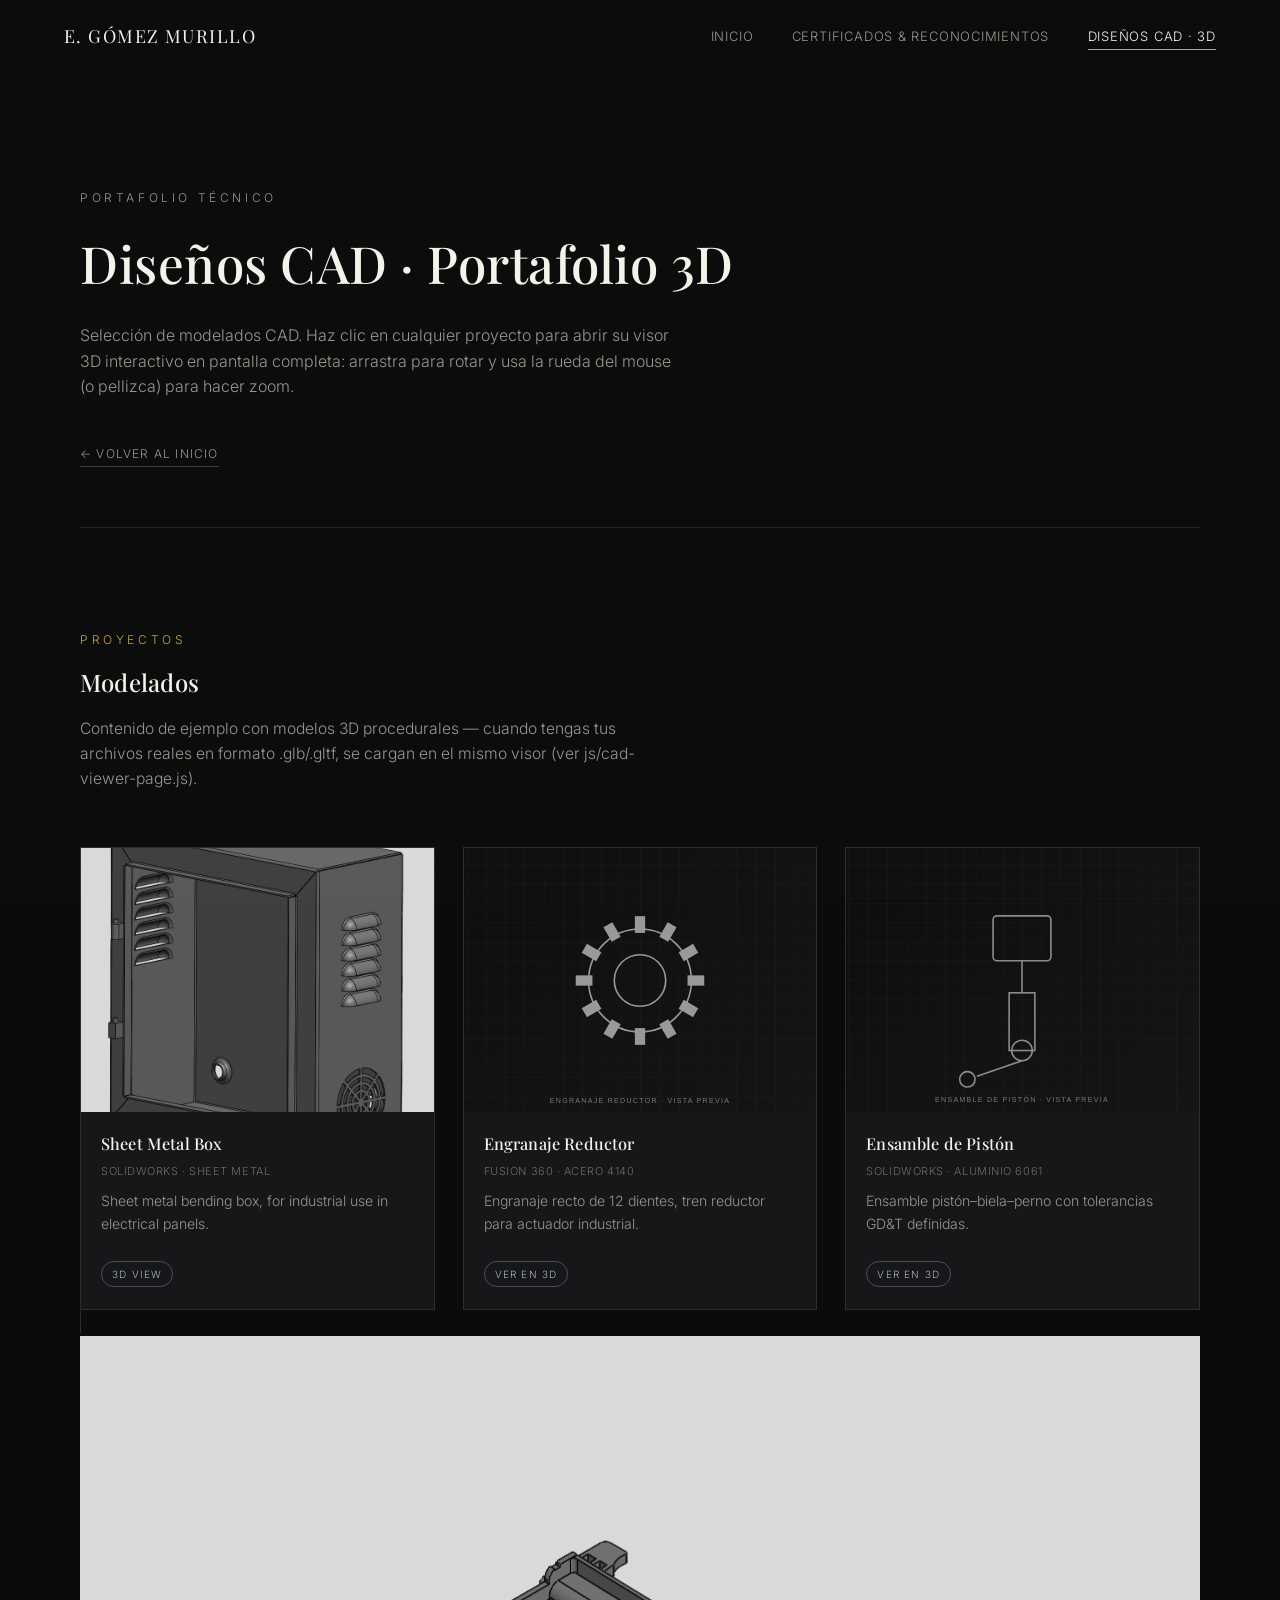
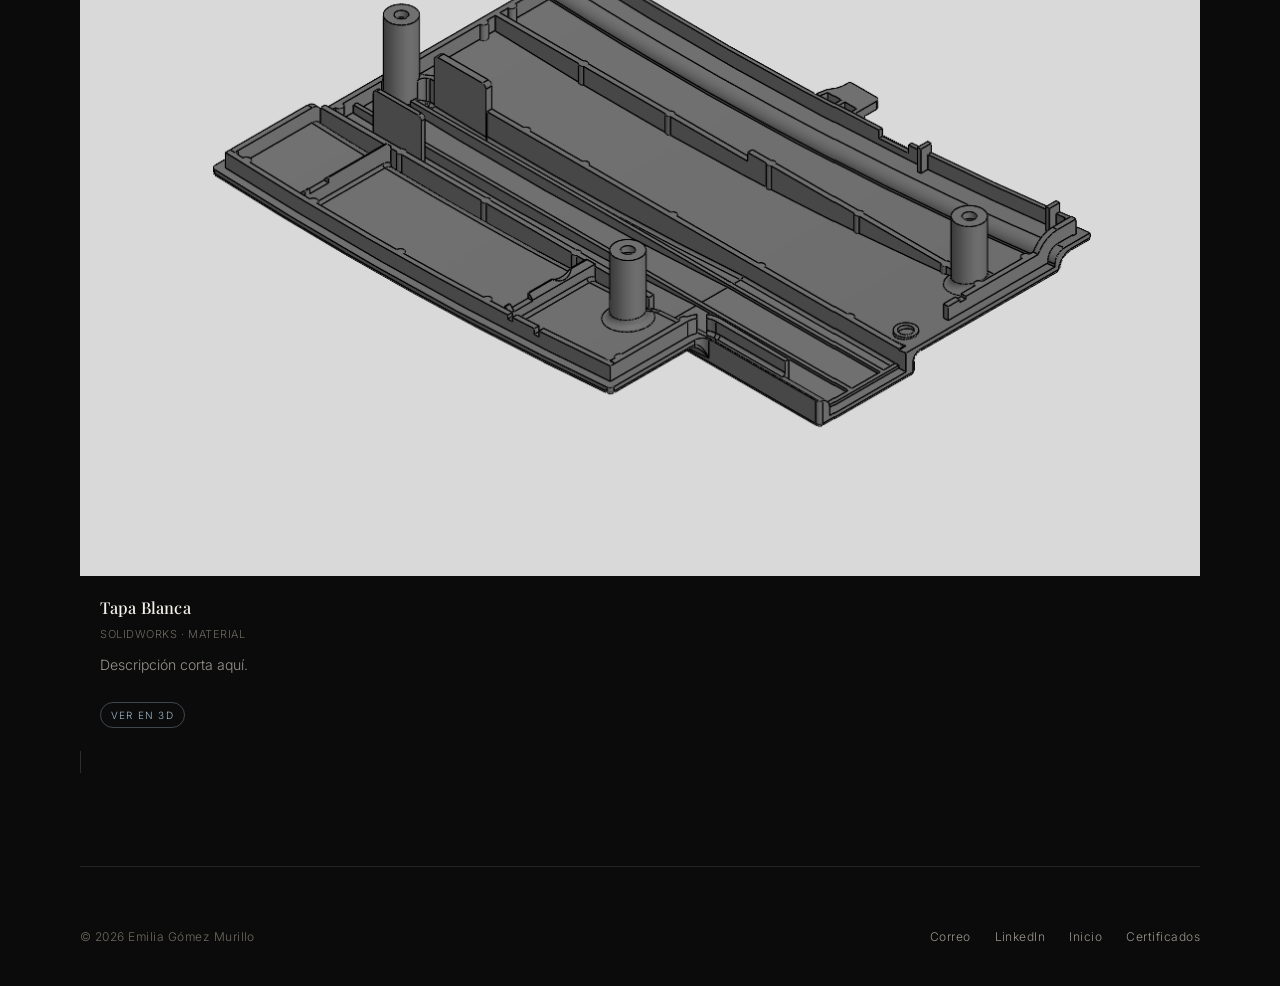
==== cad.html @ c5da2f0d "Update cad.html" ====
<!doctype html>
<html lang="es">
<head>
<meta charset="UTF-8" />
<meta name="viewport" content="width=device-width, initial-scale=1.0, viewport-fit=cover" />
<title>Diseños CAD · Portafolio 3D — Emilia Gómez Murillo</title>
<link rel="preconnect" href="https://fonts.googleapis.com" />
<link rel="stylesheet" href="css/style.css" />
</head>
<body>

<div class="grain" aria-hidden="true"></div>

<nav class="site-nav">
  <a class="nav-brand" href="index.html">E. Gómez Murillo</a>
  <ul class="nav-links">
    <li><a href="index.html">Inicio</a></li>
    <li><a href="certificados.html">Certificados &amp; Reconocimientos</a></li>
    <li><a href="cad.html">Diseños CAD · 3D</a></li>
  </ul>
  <button class="nav-toggle" aria-label="Abrir menú">☰</button>
</nav>

<header class="page-header container">
  <p class="section-eyebrow reveal">Portafolio técnico</p>
  <h1 class="reveal">Diseños CAD · Portafolio 3D</h1>
  <p class="reveal">
    Selección de modelados CAD. Haz clic en cualquier proyecto para abrir su visor 3D
    interactivo en pantalla completa: arrastra para rotar y usa la rueda del mouse
    (o pellizca) para hacer zoom.
  </p>
  <a class="back-link reveal" href="index.html">← Volver al inicio</a>
</header>

<section class="gallery-block container">
  <div class="section-head reveal">
    <p class="section-eyebrow">Proyectos</p>
    <h2>Modelados</h2>
    <p class="section-sub">
      Contenido de ejemplo con modelos 3D procedurales — cuando tengas tus archivos
      reales en formato .glb/.gltf, se cargan en el mismo visor (ver js/cad-viewer-page.js).
    </p>
  </div>

  <div class="gallery-grid reveal-stagger">
    <a class="gcard reveal" href="visor3d.html?model=assets%2Fcad%2Fsheetmetalbox2.glb&amp;title=Caja%20de%20L%C3%A1mina%20Met%C3%A1lica&amp;desc=Modelado%20de%20caja%20en%20l%C3%A1mina%20met%C3%A1lica%2C%20dise%C3%B1ado%20en%20Solid%20Works">
      <div class="thumb">
        <img src="assets/cad/SheetMetalBox.png" alt="Preview: Sheet Metal Box" loading="lazy" />
        <span class="zoom-hint">⟳</span>
      </div>
      <div class="body">
        <h4>Sheet Metal Box</h4>
        <div class="meta">SolidWorks · Sheet Metal</div>
        <p class="desc">Sheet metal bending box, for industrial use in electrical panels.</p>
        <span class="cad-tag">3D View</span>
      </div>
    </a>

    <a class="gcard reveal" href="visor3d.html?model=gear&amp;title=Engranaje%20Reductor&amp;desc=Engranaje%20recto%20de%2012%20dientes%2C%20tren%20reductor%20para%20actuador%20industrial.">
      <div class="thumb">
        <img src="assets/cad/gear.svg" alt="Vista previa: Engranaje Reductor" loading="lazy" />
        <span class="zoom-hint">⟳</span>
      </div>
      <div class="body">
        <h4>Engranaje Reductor</h4>
        <div class="meta">Fusion 360 · Acero 4140</div>
        <p class="desc">Engranaje recto de 12 dientes, tren reductor para actuador industrial.</p>
        <span class="cad-tag">Ver en 3D</span>
      </div>
    </a>

    <a class="gcard reveal" href="visor3d.html?model=piston&amp;title=Ensamble%20de%20Pist%C3%B3n&amp;desc=Ensamble%20pist%C3%B3n%E2%80%93biela%E2%80%93perno%20con%20tolerancias%20GD%26T%20definidas.">
      <div class="thumb">
        <img src="assets/cad/piston.svg" alt="Vista previa: Ensamble de Pistón" loading="lazy" />
        <span class="zoom-hint">⟳</span>
      </div>
      <div class="body">
        <h4>Ensamble de Pistón</h4>
        <div class="meta">SolidWorks · Aluminio 6061</div>
        <p class="desc">Ensamble pistón–biela–perno con tolerancias GD&amp;T definidas.</p>
        <span class="cad-tag">Ver en 3D</span>
      </div>
    </a>
    
  </div>
  <a class="gcard reveal" href="visor3d.html?model=assets%2Fcad%2Ftapablanca_corregida.glb&title=TITULO_AQUI&desc=DESCRIPCION_AQUI">
  <div class="thumb">
    <img src="assets/cad/tapablanca.png" alt="Vista previa: Tapa Blanca" loading="lazy" />
    <span class="zoom-hint">⟳</span>
  </div>
  <div class="body">
    <h4>Tapa Blanca</h4>
    <div class="meta">SolidWorks · Material</div>
    <p class="desc">Descripción corta aquí.</p>
    <span class="cad-tag">Ver en 3D</span>
  </div>
</a>
</section>

<footer class="site-footer container">
  <span>© 2026 Emilia Gómez Murillo</span>
  <div class="footer-links">
    <a href="mailto:emilia.gm1001@gmail.com">Correo</a>
    <a href="https://linkedin.com/in/emilia-gomez-murillo" target="_blank" rel="noopener">LinkedIn</a>
    <a href="index.html">Inicio</a>
    <a href="certificados.html">Certificados</a>
  </div>
</footer>

<script src="js/main.js"></script>
</body>
</html>
---- css/style.css ----
/* ============================================================
   Portafolio — estética cinematográfica oscura (estilo Obsidian)
   ============================================================ */

@import url('https://fonts.googleapis.com/css2?family=Playfair+Display:ital,wght@0,400;0,500;0,600;1,400&family=Inter:wght@300;400;500;600&display=swap');

:root{
  --bg: #0b0b0c;
  --bg-alt: #131315;
  --bg-card: #17171a;
  --fg: #f5f2ea;
  --muted: #9a958c;
  --muted-2: #6f6a60;
  --accent: #c9a24b;
  --accent-2: #9fb8c9;
  --border: rgba(245,242,234,0.10);
  --border-strong: rgba(245,242,234,0.22);
  --shadow: 0 30px 60px -20px rgba(0,0,0,0.6);
  --ease: cubic-bezier(.22,.61,.36,1);
}

*{ box-sizing: border-box; }
html{ scroll-behavior: smooth; }

body{
  margin:0;
  background: var(--bg);
  color: var(--fg);
  font-family: 'Inter', Helvetica, Arial, sans-serif;
  font-weight: 300;
  line-height: 1.6;
  -webkit-font-smoothing: antialiased;
  overflow-x: hidden;
}

h1,h2,h3,h4{
  font-family: 'Playfair Display', Georgia, serif;
  font-weight: 500;
  letter-spacing: 0.01em;
  margin: 0;
}

a{ color: inherit; text-decoration: none; }
img{ max-width: 100%; display:block; }
button{ font-family: inherit; }

.container{
  width: min(1120px, 92vw);
  margin: 0 auto;
}

/* ---------- film grain overlay ---------- */
.grain{
  position: fixed;
  inset: 0;
  z-index: 999;
  pointer-events: none;
  opacity: 0.05;
  mix-blend-mode: overlay;
}
.grain svg{ width:100%; height:100%; }

/* ---------- nav ---------- */
.site-nav{
  position: fixed;
  top: 0; left: 0; right: 0;
  z-index: 500;
  display:flex;
  align-items:center;
  justify-content: space-between;
  padding: 22px clamp(20px, 5vw, 64px);
  background: linear-gradient(to bottom, rgba(11,11,12,0.85), rgba(11,11,12,0));
  backdrop-filter: blur(6px);
  transition: transform .4s var(--ease), background .4s var(--ease);
}
.site-nav.nav-hidden{ transform: translateY(-100%); }
.site-nav.nav-solid{ background: rgba(11,11,12,0.92); border-bottom: 1px solid var(--border); }

.nav-brand{
  font-family: 'Playfair Display', serif;
  font-size: 18px;
  letter-spacing: 0.08em;
  text-transform: uppercase;
}
.nav-links{
  display:flex;
  gap: clamp(18px, 3vw, 40px);
  list-style:none;
  margin:0; padding:0;
  font-size: 13px;
  letter-spacing: 0.06em;
  text-transform: uppercase;
}
.nav-links a{
  color: var(--muted);
  position: relative;
  padding-bottom: 4px;
  transition: color .3s var(--ease);
}
.nav-links a:hover, .nav-links a.active{ color: var(--fg); }
.nav-links a.active::after{
  content:'';
  position:absolute; left:0; right:0; bottom:-2px;
  height:1px; background: var(--accent);
}
.nav-toggle{ display:none; background:none; border:none; color:var(--fg); font-size:22px; cursor:pointer; }

@media (max-width: 720px){
  .nav-links{
    position: fixed; inset: 0 0 0 auto; width: 78vw; height:100vh;
    background: var(--bg-alt); flex-direction: column; justify-content:center;
    padding: 40px; transform: translateX(100%); transition: transform .45s var(--ease);
    border-left: 1px solid var(--border);
  }
  .nav-links.open{ transform: translateX(0); }
  .nav-toggle{ display:block; }
}

/* ---------- reveal on scroll ---------- */
.reveal{
  opacity: 0;
  transform: translateY(28px);
  transition: opacity .9s var(--ease), transform .9s var(--ease);
}
.reveal.in-view{ opacity: 1; transform: translateY(0); }
.reveal-stagger > *{ transition-delay: calc(var(--i, 0) * 90ms); }

/* ---------- hero ---------- */
.hero{
  min-height: 100vh;
  display:flex;
  flex-direction: column;
  justify-content:center;
  position: relative;
  padding: 160px 0 80px;
}
.hero-eyebrow{
  color: var(--accent);
  font-size: 12px;
  letter-spacing: 0.3em;
  text-transform: uppercase;
  margin-bottom: 18px;
}
.hero h1{
  font-size: clamp(2.6rem, 7vw, 5.2rem);
  line-height: 1.05;
  max-width: 16ch;
}
.hero h1 em{ color: var(--accent); font-style: italic; }
.hero-role{
  margin-top: 18px;
  font-size: clamp(1rem, 1.6vw, 1.25rem);
  color: var(--muted);
  max-width: 46ch;
}
.hero-desc{
  margin-top: 24px;
  font-size: clamp(0.95rem, 1.2vw, 1.05rem);
  color: var(--muted);
  max-width: 56ch;
  line-height: 1.8;
}
.hero-contact{
  margin-top: 40px;
  display:flex;
  flex-wrap: wrap;
  gap: 14px 30px;
  font-size: 13px;
  color: var(--muted);
}
.hero-contact a, .hero-contact span{
  display:flex; align-items:center; gap:8px;
  border-bottom: 1px solid transparent;
  transition: border-color .3s, color .3s;
}
.hero-contact a:hover{ color: var(--fg); border-color: var(--accent); }
.hero-scroll{
  position:absolute; bottom: 40px; left: 50%; transform: translateX(-50%);
  font-size: 11px; letter-spacing: 0.2em; color: var(--muted-2); text-transform:uppercase;
  display:flex; flex-direction:column; align-items:center; gap:10px;
}
.hero-scroll .line{ width:1px; height:36px; background: var(--border-strong); position:relative; overflow:hidden; }
.hero-scroll .line::after{
  content:''; position:absolute; top:-100%; left:0; width:100%; height:100%;
  background: var(--accent); animation: scrollLine 2.2s infinite ease-in-out;
}
@keyframes scrollLine{ 0%{ top:-100%; } 60%{ top:100%; } 100%{ top:100%; } }

/* ---------- section headings ---------- */
.section{ padding: 120px 0; border-top: 1px solid var(--border); }
.section-head{ margin-bottom: 56px; max-width: 60ch; }
.section-eyebrow{
  color: var(--accent); font-size: 12px; letter-spacing: 0.3em; text-transform: uppercase; margin-bottom: 14px;
}
.section h2{ font-size: clamp(1.8rem, 4vw, 2.6rem); }
.section-sub{ margin-top: 14px; color: var(--muted); font-size: 0.98rem; }

/* ---------- career stats ---------- */
.stats-grid{
  display:grid;
  grid-template-columns: repeat(auto-fit, minmax(160px, 1fr));
  gap: 32px;
  margin-top: 48px;
}
.stat{ border-left: 1px solid var(--border-strong); padding-left: 18px; }
.stat b{
  display:block; font-family:'Playfair Display', serif; font-size: clamp(2rem,4vw,2.6rem); color: var(--fg); font-weight:500;
}
.stat span{ font-size: 12px; letter-spacing:0.08em; text-transform:uppercase; color: var(--muted); }

.skills-tags{ display:flex; flex-wrap:wrap; gap:10px; margin-top: 36px; }
.skills-tags span{
  padding: 8px 16px; font-size: 12px; letter-spacing:0.04em; text-transform:uppercase;
  border: 1px solid var(--border-strong); border-radius: 999px; color: var(--muted);
}

/* ---------- timeline ---------- */
.timeline{ position:relative; margin-top: 20px; }
.timeline::before{
  content:''; position:absolute; left: 10px; top:0; bottom:0; width:1px; background: var(--border-strong);
}
.timeline-item{
  position:relative; padding: 0 0 56px 46px;
}
.timeline-item:last-child{ padding-bottom: 0; }
.timeline-dot{
  position:absolute; left: 4px; top: 4px; width: 13px; height:13px; border-radius:50%;
  background: var(--bg); border: 2px solid var(--accent);
}
.timeline-year{
  font-family:'Playfair Display', serif; color: var(--accent); font-size: 14px; letter-spacing:0.08em; margin-bottom:6px;
}
.timeline-item h3{ font-size: clamp(1.15rem, 2vw, 1.5rem); }
.timeline-item .role-co{ color: var(--muted); font-size: 13px; margin-top: 4px; text-transform:uppercase; letter-spacing:0.05em; }
.timeline-item p{ margin-top: 12px; color: var(--muted); max-width: 62ch; font-size: 0.95rem; }

/* ---------- CTA buttons (home) ---------- */
.cta-grid{
  display:grid;
  grid-template-columns: repeat(auto-fit, minmax(280px, 1fr));
  gap: 24px;
  margin-top: 20px;
}
.cta-card{
  position: relative;
  padding: 44px 32px;
  border: 1px solid var(--border-strong);
  background: linear-gradient(160deg, var(--bg-card), var(--bg-alt));
  overflow:hidden;
  transition: transform .5s var(--ease), border-color .5s var(--ease);
}
.cta-card:hover{ transform: translateY(-6px); border-color: var(--accent); }
.cta-card .num{ font-family:'Playfair Display', serif; color: var(--muted-2); font-size: 13px; letter-spacing:0.1em; }
.cta-card h3{ margin-top: 18px; font-size: clamp(1.3rem, 2.4vw, 1.7rem); }
.cta-card p{ margin-top: 12px; color: var(--muted); font-size: 0.92rem; max-width: 40ch; }
.cta-card .go{
  margin-top: 28px; display:inline-flex; align-items:center; gap:10px;
  font-size: 12px; letter-spacing:0.15em; text-transform:uppercase; color: var(--accent);
}
.cta-card .go svg{ transition: transform .4s var(--ease); }
.cta-card:hover .go svg{ transform: translateX(6px); }

/* ---------- footer ---------- */
.site-footer{
  padding: 60px 0 40px;
  border-top: 1px solid var(--border);
  display:flex; flex-wrap:wrap; gap:20px; justify-content:space-between; align-items:center;
  color: var(--muted-2); font-size: 12px; letter-spacing:0.04em;
}
.footer-links{ display:flex; gap: 24px; }
.footer-links a{ color: var(--muted); transition: color .3s; }
.footer-links a:hover{ color: var(--accent); }

/* ---------- page header (sub pages) ---------- */
.page-header{
  padding: 170px 0 60px;
  border-bottom: 1px solid var(--border);
}
.page-header .section-eyebrow{ margin-bottom: 16px; }
.page-header h1{ font-size: clamp(2.1rem, 5vw, 3.2rem); max-width: 22ch; }
.page-header p{ margin-top: 18px; color: var(--muted); max-width: 60ch; }
.back-link{
  display:inline-flex; align-items:center; gap:8px; margin-top: 28px;
  font-size: 12px; letter-spacing:0.1em; text-transform:uppercase; color: var(--muted);
  border-bottom: 1px solid var(--border-strong); padding-bottom: 3px; transition: color .3s, border-color .3s;
}
.back-link:hover{ color: var(--accent); border-color: var(--accent); }

/* ---------- gallery cards (certificados / cad) ---------- */
.gallery-block{ padding: 90px 0; }
.gallery-block + .gallery-block{ border-top: 1px solid var(--border); }
.gallery-grid{
  display:grid;
  grid-template-columns: repeat(auto-fill, minmax(260px, 1fr));
  gap: 28px;
  margin-top: 44px;
}
.gcard{
  cursor:pointer;
  background: var(--bg-card);
  border: 1px solid var(--border);
  transition: border-color .4s var(--ease), transform .4s var(--ease);
}
.gcard:hover{ border-color: var(--border-strong); transform: translateY(-4px); }
.gcard .thumb{
  aspect-ratio: 4/3;
  overflow:hidden;
  position: relative;
  background: #000;
}
.gcard .thumb img{
  width:100%; height:100%; object-fit: cover;
  filter: grayscale(1) brightness(0.85);
  transform: scale(1.02);
  transition: filter .6s var(--ease), transform .6s var(--ease);
}
.gcard:hover .thumb img{ filter: grayscale(0) brightness(1); transform: scale(1.06); }
.gcard .thumb .zoom-hint{
  position:absolute; right: 14px; bottom: 14px;
  width: 32px; height: 32px; border-radius: 50%;
  background: rgba(11,11,12,0.7); border: 1px solid var(--border-strong);
  display:flex; align-items:center; justify-content:center;
  opacity:0; transform: translateY(6px);
  transition: opacity .35s var(--ease), transform .35s var(--ease);
}
.gcard:hover .thumb .zoom-hint{ opacity:1; transform: translateY(0); }
.gcard .body{ padding: 18px 20px 22px; }
.gcard h4{ font-size: 1.02rem; font-weight: 500; }
.gcard .meta{ margin-top: 6px; font-size: 11px; letter-spacing:0.05em; text-transform:uppercase; color: var(--muted-2); }
.gcard .desc{ margin-top: 10px; font-size: 0.88rem; color: var(--muted); }
.gcard .cad-tag{
  display:inline-block; margin-top:12px; font-size: 10px; letter-spacing:0.12em; text-transform:uppercase;
  color: var(--accent-2); border: 1px solid rgba(159,184,201,0.35); padding: 4px 10px; border-radius: 999px;
}

/* ---------- lightbox (imagenes) ---------- */
.lightbox{
  position: fixed; inset:0; z-index: 800;
  display:flex; align-items:center; justify-content:center;
  background: rgba(6,6,7,0.92);
  backdrop-filter: blur(4px);
  opacity:0; pointer-events:none;
  transition: opacity .35s var(--ease);
  padding: 40px 20px;
}
.lightbox.open{ opacity:1; pointer-events:auto; }
.lightbox-inner{
  max-width: 880px; width:100%;
  transform: scale(0.94); transition: transform .4s var(--ease);
}
.lightbox.open .lightbox-inner{ transform: scale(1); }
.lightbox-inner img{ width:100%; border: 1px solid var(--border-strong); background:#000; }
.lightbox-caption{ margin-top: 18px; text-align:center; }
.lightbox-caption h4{ font-size: 1.1rem; }
.lightbox-caption p{ margin-top: 6px; color: var(--muted); font-size: 0.85rem; }
.lightbox-close{
  position:absolute; top: 28px; right: clamp(20px,4vw,56px);
  width: 42px; height:42px; border-radius:50%;
  border:1px solid var(--border-strong); background: rgba(255,255,255,0.03); color: var(--fg);
  font-size: 20px; cursor:pointer; display:flex; align-items:center; justify-content:center;
  transition: border-color .3s, transform .3s;
}
.lightbox-close:hover{ border-color: var(--accent); transform: rotate(90deg); }

/* ---------- CAD 3D modal ---------- */
.cad-modal{
  position: fixed; inset:0; z-index: 800;
  display:flex; align-items:center; justify-content:center;
  background: rgba(6,6,7,0.94);
  backdrop-filter: blur(4px);
  opacity:0; pointer-events:none;
  transition: opacity .35s var(--ease);
  padding: 30px 20px;
}
.cad-modal.open{ opacity:1; pointer-events:auto; }
.cad-modal-inner{
  width: min(1000px, 100%); height: min(640px, 82vh);
  border: 1px solid var(--border-strong);
  background: #0a0a0b;
  position: relative;
  transform: scale(0.96); transition: transform .4s var(--ease);
  display:flex; flex-direction:column;
}
.cad-modal.open .cad-modal-inner{ transform: scale(1); }
.cad-canvas-wrap{ flex:1; position:relative; }
.cad-canvas-wrap canvas{ width:100%!important; height:100%!important; display:block; }
.cad-hint{
  position:absolute; left: 18px; bottom: 14px; font-size: 11px; letter-spacing:0.06em;
  color: var(--muted-2); text-transform:uppercase; display:flex; gap:8px; align-items:center;
  pointer-events:none;
}
.cad-modal-footer{
  padding: 16px 22px; border-top:1px solid var(--border); display:flex; justify-content:space-between; align-items:center; gap: 16px;
}
.cad-modal-footer h4{ font-size: 1rem; }
.cad-modal-footer p{ font-size: 0.82rem; color: var(--muted); margin-top: 4px; max-width: 56ch; }
.cad-loading{
  position:absolute; inset:0; display:flex; align-items:center; justify-content:center;
  font-size: 12px; letter-spacing:0.15em; text-transform:uppercase; color: var(--muted-2);
}

/* ---------- visor 3D de página completa (visor3d.html) ---------- */
.viewer-canvas-host{
  position: fixed; inset:0; z-index: 1;
  background: radial-gradient(ellipse at 50% 40%, #17171a 0%, #0b0b0c 70%);
}
.viewer-canvas-host canvas{ display:block; }

.viewer-overlay{
  position: fixed; left:0; right:0; bottom:0; z-index: 400;
  padding: 32px clamp(20px, 5vw, 64px) 40px;
  background: linear-gradient(to top, rgba(11,11,12,0.95), rgba(11,11,12,0));
  pointer-events: none;
}
.viewer-overlay > *{ pointer-events: auto; }
.viewer-overlay h1{ margin-top: 12px; font-size: clamp(1.4rem, 3vw, 2.1rem); }
.viewer-overlay p{ margin-top: 8px; color: var(--muted); max-width: 60ch; font-size: 0.92rem; }
.viewer-hint{
  display:inline-block; margin-top: 16px; font-size: 11px; letter-spacing:0.1em; text-transform:uppercase;
  color: var(--muted-2);
}
.viewer-loading{
  position: fixed; inset:0; z-index: 300;
  display:flex; align-items:center; justify-content:center;
  font-size: 12px; letter-spacing:0.15em; text-transform:uppercase; color: var(--muted-2);
  background: var(--bg);
  transition: opacity .4s var(--ease);
}
.viewer-loading.hidden{ opacity:0; pointer-events:none; }
.viewer-loading.viewer-error{ color: #d98787; opacity:1; pointer-events:auto; background: rgba(11,11,12,0.92); }

/* ---------- misc ---------- */
.split-two{
  display:grid; grid-template-columns: 1fr 1.3fr; gap: 60px;
}
@media (max-width: 860px){ .split-two{ grid-template-columns: 1fr; } }

::selection{ background: var(--accent); color: #0b0b0c; }

.scrollbar-hide::-webkit-scrollbar{ width: 6px; }
::-webkit-scrollbar{ width: 8px; }
::-webkit-scrollbar-track{ background: var(--bg); }
::-webkit-scrollbar-thumb{ background: var(--border-strong); }
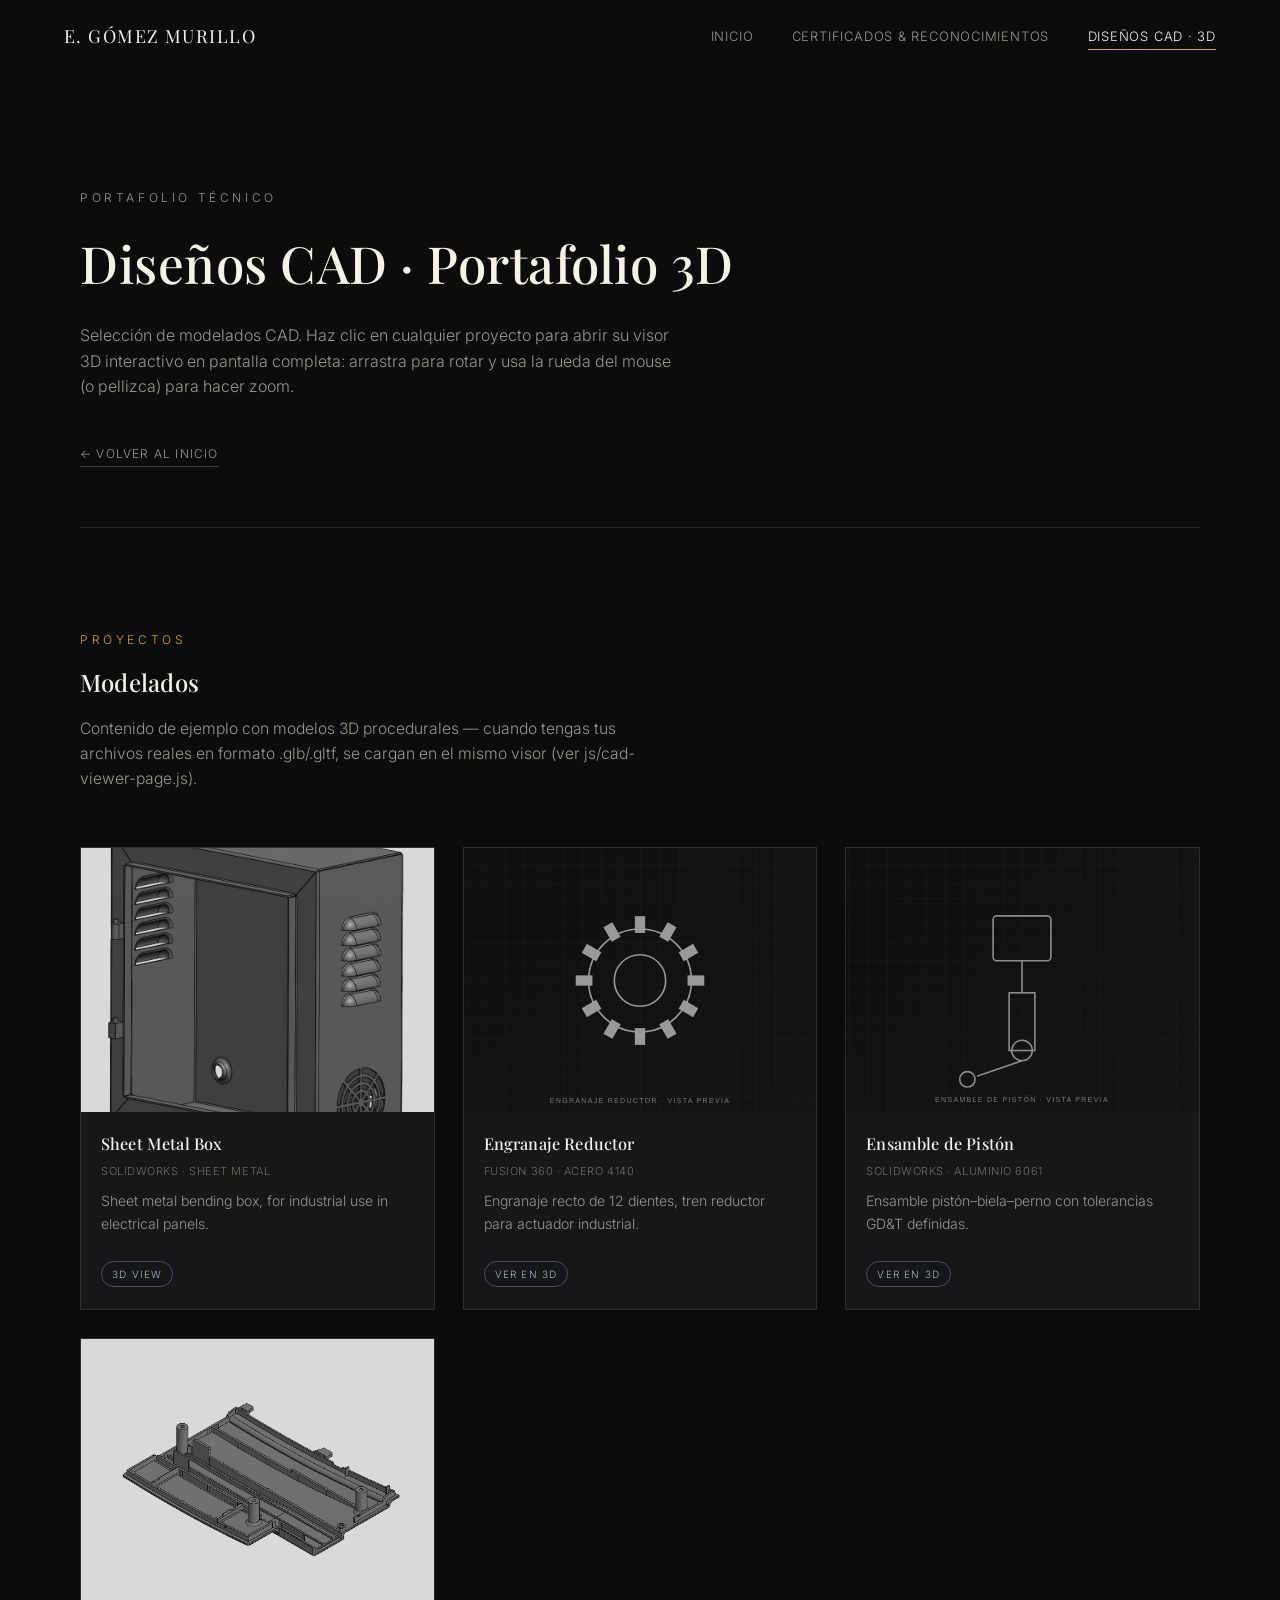
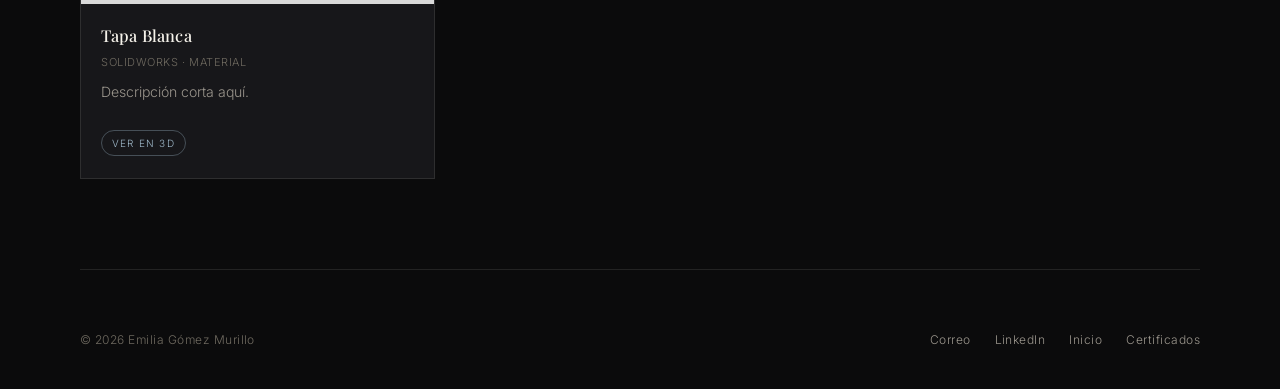
==== commit db757aba: "Add files via upload" ====
--- a/cad.html
+++ b/cad.html
@@ -81,20 +81,20 @@
         <span class="cad-tag">Ver en 3D</span>
       </div>
     </a>
-    
+
+    <a class="gcard reveal" href="visor3d.html?model=assets%2Fcad%2Ftapablanca_corregida.glb&amp;title=Tapa%20Blanca&amp;desc=Descripci%C3%B3n%20corta%20aqu%C3%AD.">
+      <div class="thumb">
+        <img src="assets/cad/tapablanca.png" alt="Vista previa: Tapa Blanca" loading="lazy" />
+        <span class="zoom-hint">⟳</span>
+      </div>
+      <div class="body">
+        <h4>Tapa Blanca</h4>
+        <div class="meta">SolidWorks · Material</div>
+        <p class="desc">Descripción corta aquí.</p>
+        <span class="cad-tag">Ver en 3D</span>
+      </div>
+    </a>
   </div>
-  <a class="gcard reveal" href="visor3d.html?model=assets%2Fcad%2Ftapablanca_corregida.glb&title=TITULO_AQUI&desc=DESCRIPCION_AQUI">
-  <div class="thumb">
-    <img src="assets/cad/tapablanca.png" alt="Vista previa: Tapa Blanca" loading="lazy" />
-    <span class="zoom-hint">⟳</span>
-  </div>
-  <div class="body">
-    <h4>Tapa Blanca</h4>
-    <div class="meta">SolidWorks · Material</div>
-    <p class="desc">Descripción corta aquí.</p>
-    <span class="cad-tag">Ver en 3D</span>
-  </div>
-</a>
 </section>
 
 <footer class="site-footer container">
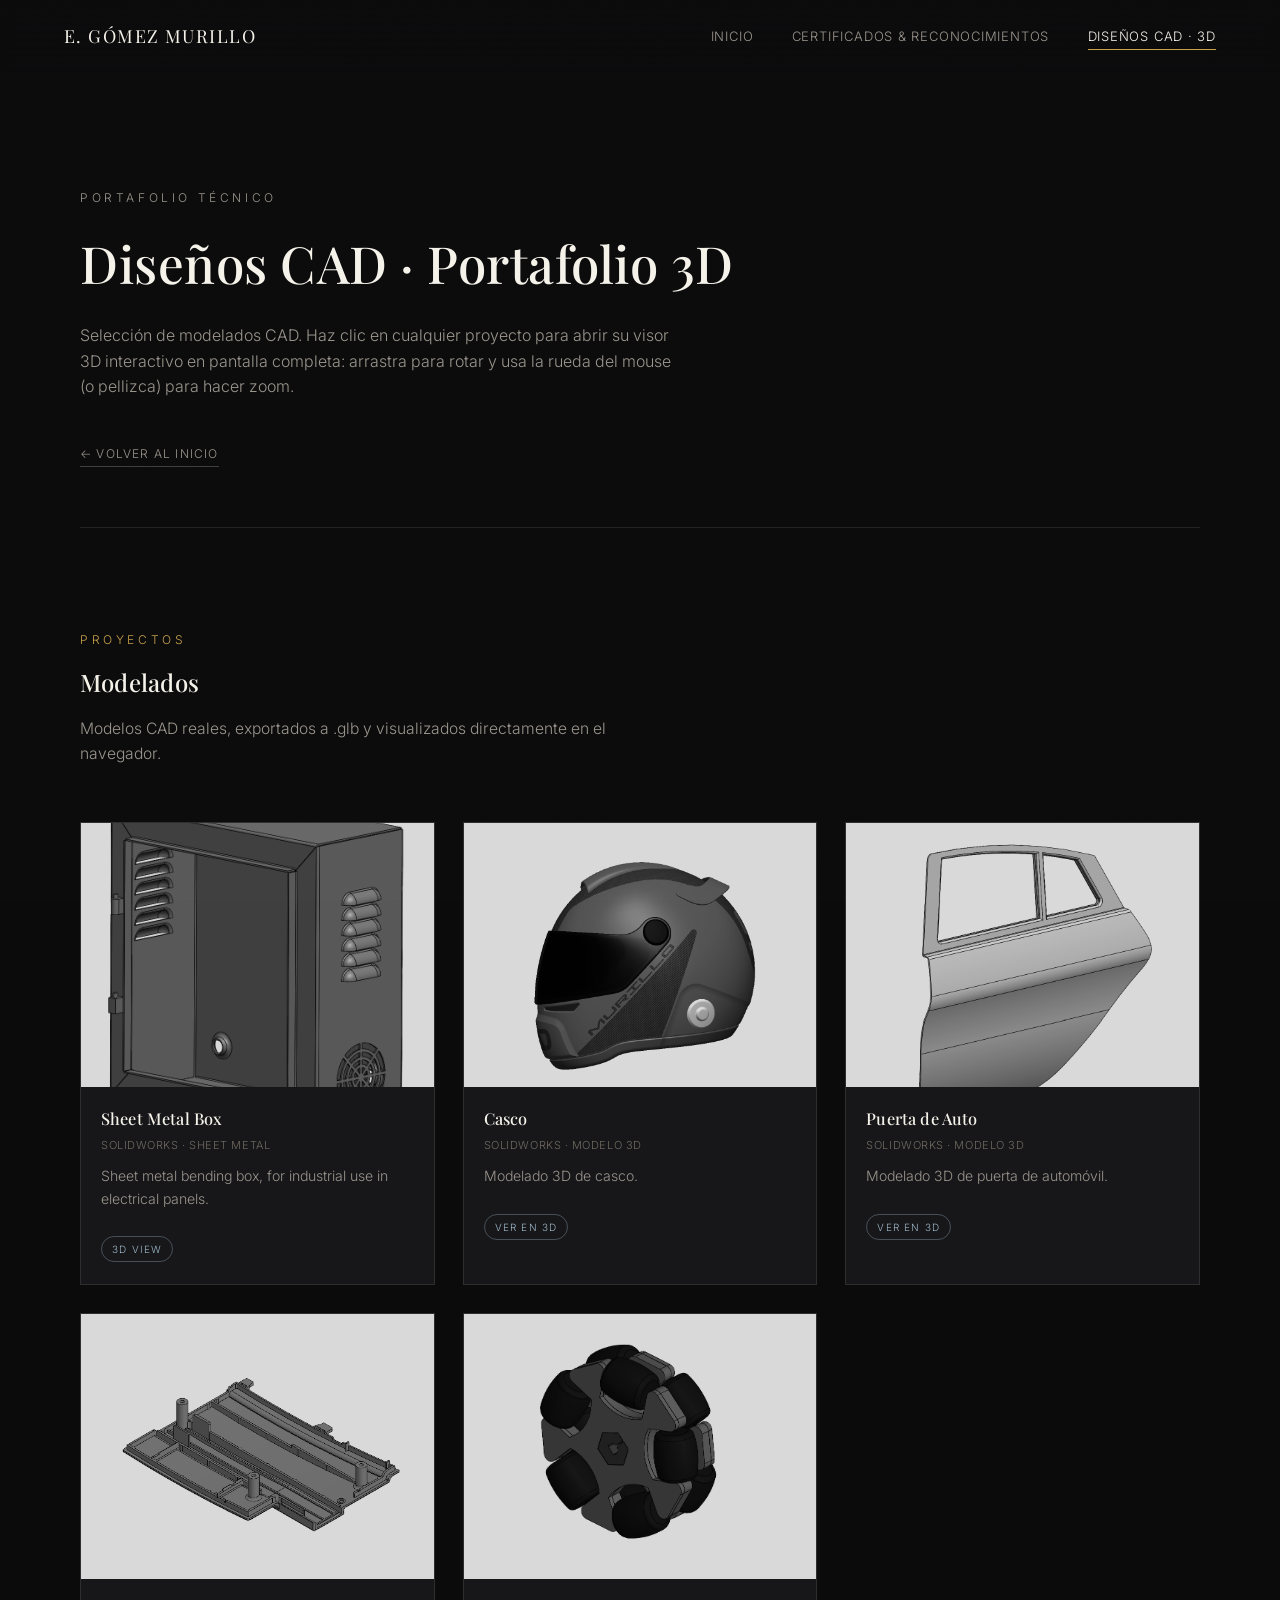
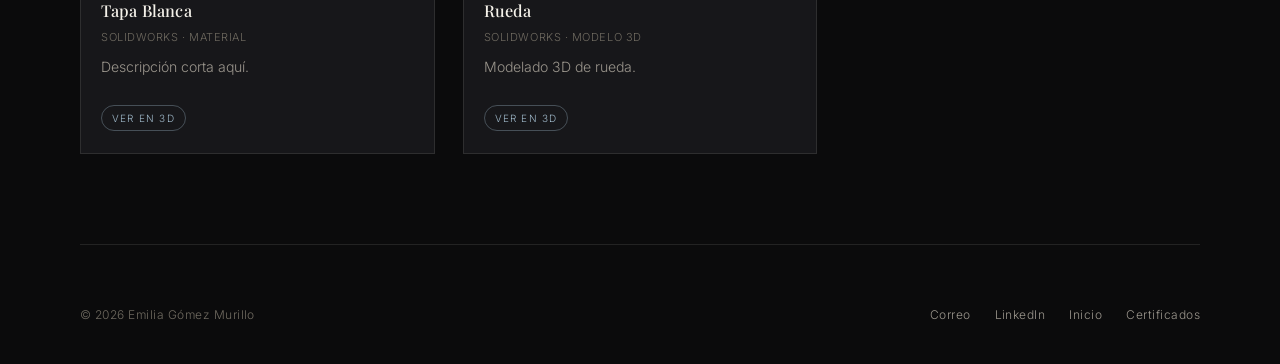
==== commit 64a9c00a: "Add files via upload" ====
--- a/cad.html
+++ b/cad.html
@@ -37,8 +37,7 @@
     <p class="section-eyebrow">Proyectos</p>
     <h2>Modelados</h2>
     <p class="section-sub">
-      Contenido de ejemplo con modelos 3D procedurales — cuando tengas tus archivos
-      reales en formato .glb/.gltf, se cargan en el mismo visor (ver js/cad-viewer-page.js).
+      Modelos CAD reales, exportados a .glb y visualizados directamente en el navegador.
     </p>
   </div>
 
@@ -56,28 +55,28 @@
       </div>
     </a>
 
-    <a class="gcard reveal" href="visor3d.html?model=gear&amp;title=Engranaje%20Reductor&amp;desc=Engranaje%20recto%20de%2012%20dientes%2C%20tren%20reductor%20para%20actuador%20industrial.">
+    <a class="gcard reveal" href="visor3d.html?model=assets%2Fcad%2Fhelmet.glb&amp;title=Casco&amp;desc=Modelado%203D%20de%20casco.">
       <div class="thumb">
-        <img src="assets/cad/gear.svg" alt="Vista previa: Engranaje Reductor" loading="lazy" />
+        <img src="assets/cad/helmet.png" alt="Vista previa: Casco" loading="lazy" />
         <span class="zoom-hint">⟳</span>
       </div>
       <div class="body">
-        <h4>Engranaje Reductor</h4>
-        <div class="meta">Fusion 360 · Acero 4140</div>
-        <p class="desc">Engranaje recto de 12 dientes, tren reductor para actuador industrial.</p>
+        <h4>Casco</h4>
+        <div class="meta">SolidWorks · Modelo 3D</div>
+        <p class="desc">Modelado 3D de casco.</p>
         <span class="cad-tag">Ver en 3D</span>
       </div>
     </a>
 
-    <a class="gcard reveal" href="visor3d.html?model=piston&amp;title=Ensamble%20de%20Pist%C3%B3n&amp;desc=Ensamble%20pist%C3%B3n%E2%80%93biela%E2%80%93perno%20con%20tolerancias%20GD%26T%20definidas.">
+    <a class="gcard reveal" href="visor3d.html?model=assets%2Fcad%2Fcardoor.glb&amp;title=Puerta%20de%20Auto&amp;desc=Modelado%203D%20de%20puerta%20de%20autom%C3%B3vil.">
       <div class="thumb">
-        <img src="assets/cad/piston.svg" alt="Vista previa: Ensamble de Pistón" loading="lazy" />
+        <img src="assets/cad/cardoor.png" alt="Vista previa: Puerta de Auto" loading="lazy" />
         <span class="zoom-hint">⟳</span>
       </div>
       <div class="body">
-        <h4>Ensamble de Pistón</h4>
-        <div class="meta">SolidWorks · Aluminio 6061</div>
-        <p class="desc">Ensamble pistón–biela–perno con tolerancias GD&amp;T definidas.</p>
+        <h4>Puerta de Auto</h4>
+        <div class="meta">SolidWorks · Modelo 3D</div>
+        <p class="desc">Modelado 3D de puerta de automóvil.</p>
         <span class="cad-tag">Ver en 3D</span>
       </div>
     </a>
@@ -91,6 +90,19 @@
         <h4>Tapa Blanca</h4>
         <div class="meta">SolidWorks · Material</div>
         <p class="desc">Descripción corta aquí.</p>
+        <span class="cad-tag">Ver en 3D</span>
+      </div>
+    </a>
+
+    <a class="gcard reveal" href="visor3d.html?model=assets%2Fcad%2Fwheel2.0.glb&amp;title=Rueda&amp;desc=Modelado%203D%20de%20rueda.">
+      <div class="thumb">
+        <img src="assets/cad/wheel2.0.png" alt="Vista previa: Rueda" loading="lazy" />
+        <span class="zoom-hint">⟳</span>
+      </div>
+      <div class="body">
+        <h4>Rueda</h4>
+        <div class="meta">SolidWorks · Modelo 3D</div>
+        <p class="desc">Modelado 3D de rueda.</p>
         <span class="cad-tag">Ver en 3D</span>
       </div>
     </a>
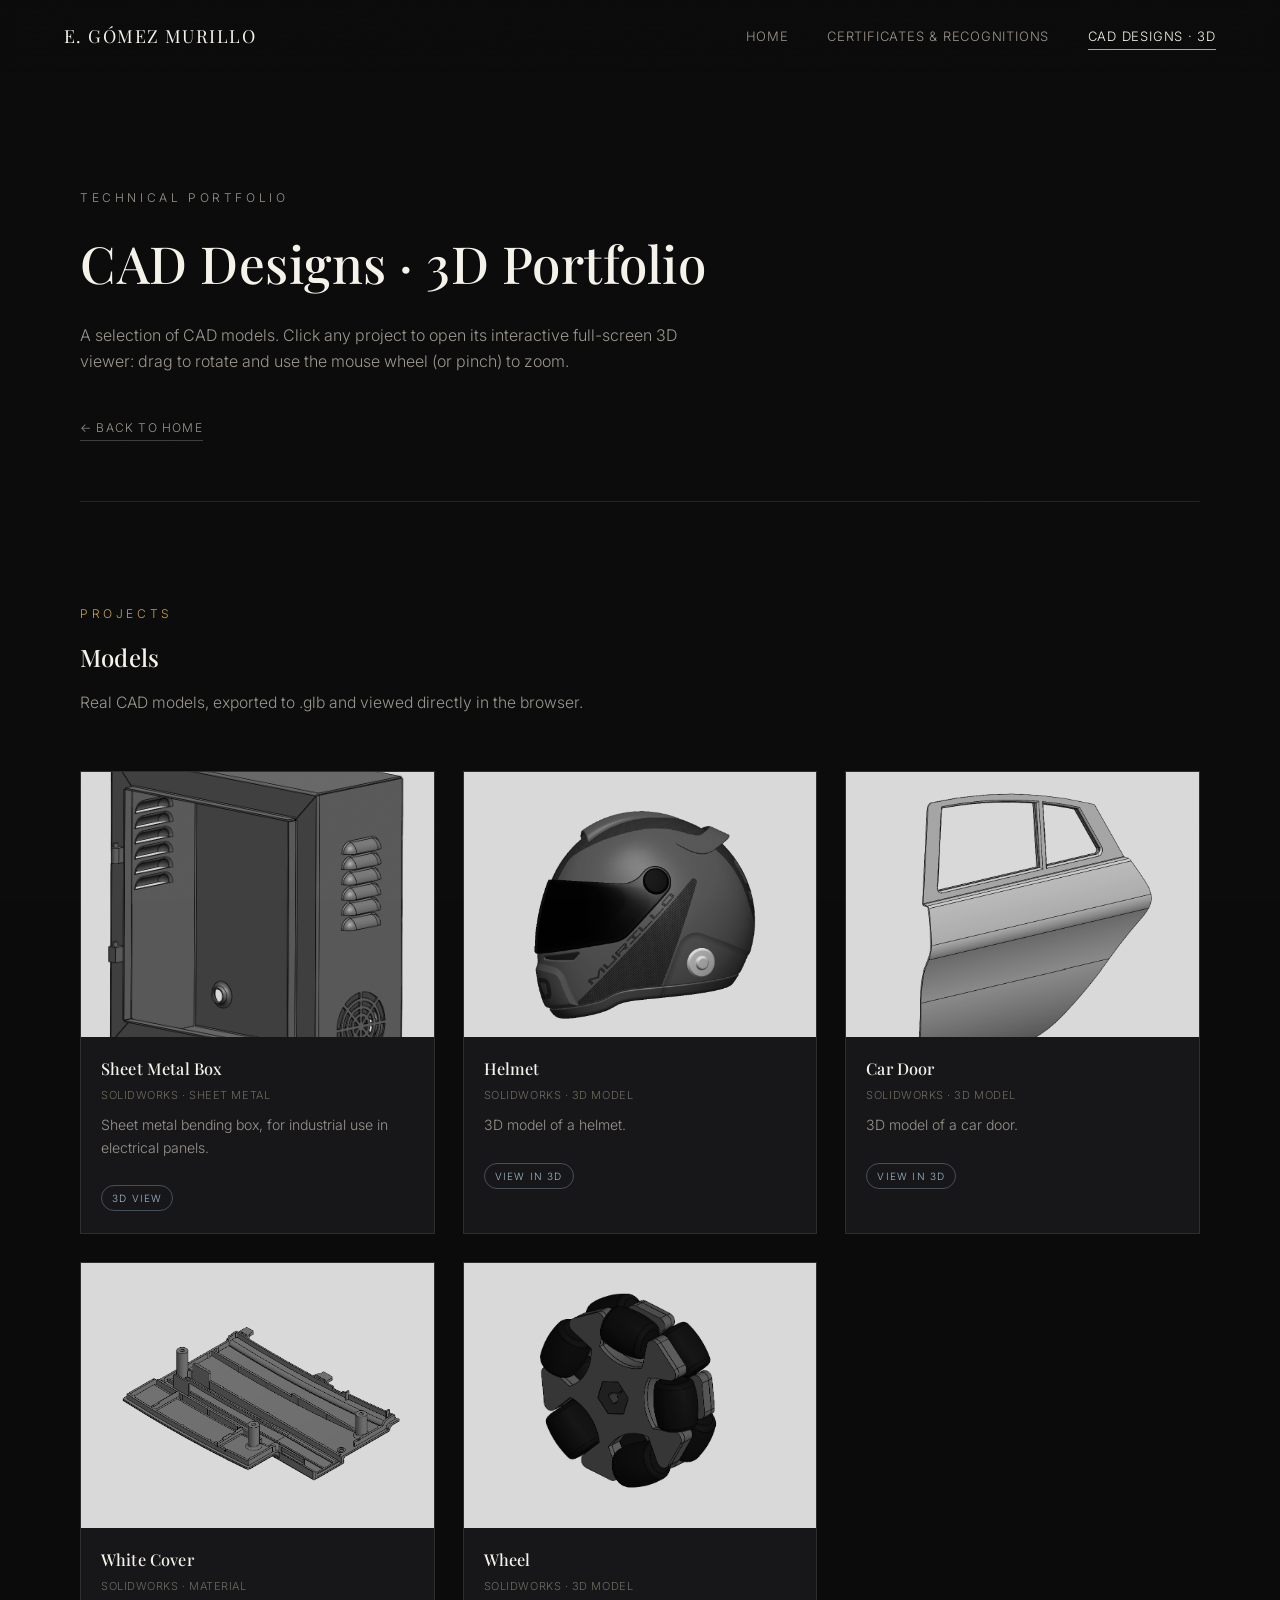
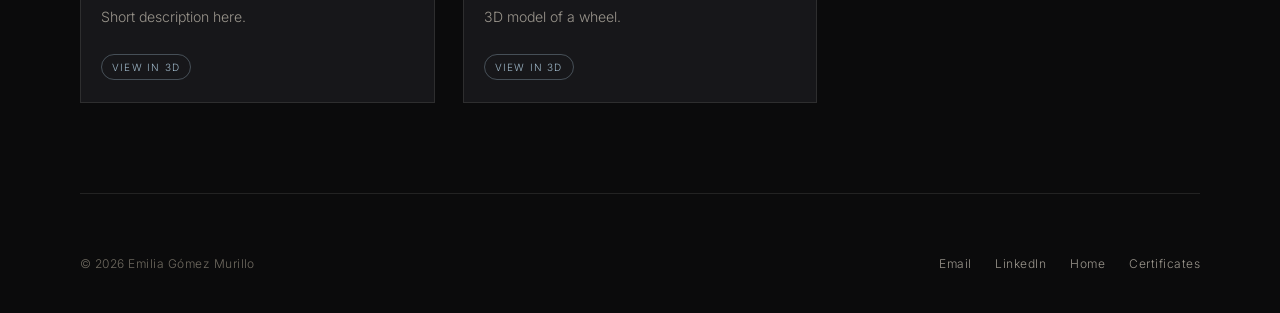
==== commit 05adc95a: "Add files via upload" ====
--- a/cad.html
+++ b/cad.html
@@ -1,9 +1,9 @@
 <!doctype html>
-<html lang="es">
+<html lang="en">
 <head>
 <meta charset="UTF-8" />
 <meta name="viewport" content="width=device-width, initial-scale=1.0, viewport-fit=cover" />
-<title>Diseños CAD · Portafolio 3D — Emilia Gómez Murillo</title>
+<title>CAD Designs · 3D Portfolio — Emilia Gómez Murillo</title>
 <link rel="preconnect" href="https://fonts.googleapis.com" />
 <link rel="stylesheet" href="css/style.css" />
 </head>
@@ -14,35 +14,34 @@
 <nav class="site-nav">
   <a class="nav-brand" href="index.html">E. Gómez Murillo</a>
   <ul class="nav-links">
-    <li><a href="index.html">Inicio</a></li>
-    <li><a href="certificados.html">Certificados &amp; Reconocimientos</a></li>
-    <li><a href="cad.html">Diseños CAD · 3D</a></li>
+    <li><a href="index.html">Home</a></li>
+    <li><a href="certificados.html">Certificates &amp; Recognitions</a></li>
+    <li><a href="cad.html" class="active">CAD Designs · 3D</a></li>
   </ul>
-  <button class="nav-toggle" aria-label="Abrir menú">☰</button>
+  <button class="nav-toggle" aria-label="Open menu">☰</button>
 </nav>
 
 <header class="page-header container">
-  <p class="section-eyebrow reveal">Portafolio técnico</p>
-  <h1 class="reveal">Diseños CAD · Portafolio 3D</h1>
+  <p class="section-eyebrow reveal">Technical Portfolio</p>
+  <h1 class="reveal">CAD Designs · 3D Portfolio</h1>
   <p class="reveal">
-    Selección de modelados CAD. Haz clic en cualquier proyecto para abrir su visor 3D
-    interactivo en pantalla completa: arrastra para rotar y usa la rueda del mouse
-    (o pellizca) para hacer zoom.
+    A selection of CAD models. Click any project to open its interactive full-screen
+    3D viewer: drag to rotate and use the mouse wheel (or pinch) to zoom.
   </p>
-  <a class="back-link reveal" href="index.html">← Volver al inicio</a>
+  <a class="back-link reveal" href="index.html">← Back to home</a>
 </header>
 
 <section class="gallery-block container">
   <div class="section-head reveal">
-    <p class="section-eyebrow">Proyectos</p>
-    <h2>Modelados</h2>
+    <p class="section-eyebrow">Projects</p>
+    <h2>Models</h2>
     <p class="section-sub">
-      Modelos CAD reales, exportados a .glb y visualizados directamente en el navegador.
+      Real CAD models, exported to .glb and viewed directly in the browser.
     </p>
   </div>
 
   <div class="gallery-grid reveal-stagger">
-    <a class="gcard reveal" href="visor3d.html?model=assets%2Fcad%2Fsheetmetalbox2.glb&amp;title=Caja%20de%20L%C3%A1mina%20Met%C3%A1lica&amp;desc=Modelado%20de%20caja%20en%20l%C3%A1mina%20met%C3%A1lica%2C%20dise%C3%B1ado%20en%20Solid%20Works">
+    <a class="gcard reveal" href="visor3d.html?model=assets%2Fcad%2Fsheetmetalbox2.glb&amp;title=Sheet%20Metal%20Box&amp;desc=Sheet%20metal%20bending%20box%2C%20designed%20in%20SolidWorks.">
       <div class="thumb">
         <img src="assets/cad/SheetMetalBox.png" alt="Preview: Sheet Metal Box" loading="lazy" />
         <span class="zoom-hint">⟳</span>
@@ -55,55 +54,55 @@
       </div>
     </a>
 
-    <a class="gcard reveal" href="visor3d.html?model=assets%2Fcad%2Fhelmet.glb&amp;title=Casco&amp;desc=Modelado%203D%20de%20casco.">
+    <a class="gcard reveal" href="visor3d.html?model=assets%2Fcad%2Fhelmet.glb&amp;title=Helmet&amp;desc=3D%20model%20of%20a%20helmet.">
       <div class="thumb">
-        <img src="assets/cad/helmet.png" alt="Vista previa: Casco" loading="lazy" />
+        <img src="assets/cad/helmet.png" alt="Preview: Helmet" loading="lazy" />
         <span class="zoom-hint">⟳</span>
       </div>
       <div class="body">
-        <h4>Casco</h4>
-        <div class="meta">SolidWorks · Modelo 3D</div>
-        <p class="desc">Modelado 3D de casco.</p>
-        <span class="cad-tag">Ver en 3D</span>
+        <h4>Helmet</h4>
+        <div class="meta">SolidWorks · 3D Model</div>
+        <p class="desc">3D model of a helmet.</p>
+        <span class="cad-tag">View in 3D</span>
       </div>
     </a>
 
-    <a class="gcard reveal" href="visor3d.html?model=assets%2Fcad%2Fcardoor.glb&amp;title=Puerta%20de%20Auto&amp;desc=Modelado%203D%20de%20puerta%20de%20autom%C3%B3vil.">
+    <a class="gcard reveal" href="visor3d.html?model=assets%2Fcad%2Fcardoor.glb&amp;title=Car%20Door&amp;desc=3D%20model%20of%20a%20car%20door.">
       <div class="thumb">
-        <img src="assets/cad/cardoor.png" alt="Vista previa: Puerta de Auto" loading="lazy" />
+        <img src="assets/cad/cardoor.png" alt="Preview: Car Door" loading="lazy" />
         <span class="zoom-hint">⟳</span>
       </div>
       <div class="body">
-        <h4>Puerta de Auto</h4>
-        <div class="meta">SolidWorks · Modelo 3D</div>
-        <p class="desc">Modelado 3D de puerta de automóvil.</p>
-        <span class="cad-tag">Ver en 3D</span>
+        <h4>Car Door</h4>
+        <div class="meta">SolidWorks · 3D Model</div>
+        <p class="desc">3D model of a car door.</p>
+        <span class="cad-tag">View in 3D</span>
       </div>
     </a>
 
-    <a class="gcard reveal" href="visor3d.html?model=assets%2Fcad%2Ftapablanca_corregida.glb&amp;title=Tapa%20Blanca&amp;desc=Descripci%C3%B3n%20corta%20aqu%C3%AD.">
+    <a class="gcard reveal" href="visor3d.html?model=assets%2Fcad%2Ftapablanca_corregida.glb&amp;title=White%20Cover&amp;desc=Short%20description%20here.">
       <div class="thumb">
-        <img src="assets/cad/tapablanca.png" alt="Vista previa: Tapa Blanca" loading="lazy" />
+        <img src="assets/cad/tapablanca.png" alt="Preview: White Cover" loading="lazy" />
         <span class="zoom-hint">⟳</span>
       </div>
       <div class="body">
-        <h4>Tapa Blanca</h4>
+        <h4>White Cover</h4>
         <div class="meta">SolidWorks · Material</div>
-        <p class="desc">Descripción corta aquí.</p>
-        <span class="cad-tag">Ver en 3D</span>
+        <p class="desc">Short description here.</p>
+        <span class="cad-tag">View in 3D</span>
       </div>
     </a>
 
-    <a class="gcard reveal" href="visor3d.html?model=assets%2Fcad%2Fwheel2.0.glb&amp;title=Rueda&amp;desc=Modelado%203D%20de%20rueda.">
+    <a class="gcard reveal" href="visor3d.html?model=assets%2Fcad%2Fwheel2.0.glb&amp;title=Wheel&amp;desc=3D%20model%20of%20a%20wheel.">
       <div class="thumb">
-        <img src="assets/cad/wheel2.0.png" alt="Vista previa: Rueda" loading="lazy" />
+        <img src="assets/cad/wheel2.0.png" alt="Preview: Wheel" loading="lazy" />
         <span class="zoom-hint">⟳</span>
       </div>
       <div class="body">
-        <h4>Rueda</h4>
-        <div class="meta">SolidWorks · Modelo 3D</div>
-        <p class="desc">Modelado 3D de rueda.</p>
-        <span class="cad-tag">Ver en 3D</span>
+        <h4>Wheel</h4>
+        <div class="meta">SolidWorks · 3D Model</div>
+        <p class="desc">3D model of a wheel.</p>
+        <span class="cad-tag">View in 3D</span>
       </div>
     </a>
   </div>
@@ -112,10 +111,10 @@
 <footer class="site-footer container">
   <span>© 2026 Emilia Gómez Murillo</span>
   <div class="footer-links">
-    <a href="mailto:emilia.gm1001@gmail.com">Correo</a>
+    <a href="mailto:emilia.gm1001@gmail.com">Email</a>
     <a href="https://linkedin.com/in/emilia-gomez-murillo" target="_blank" rel="noopener">LinkedIn</a>
-    <a href="index.html">Inicio</a>
-    <a href="certificados.html">Certificados</a>
+    <a href="index.html">Home</a>
+    <a href="certificados.html">Certificates</a>
   </div>
 </footer>
 
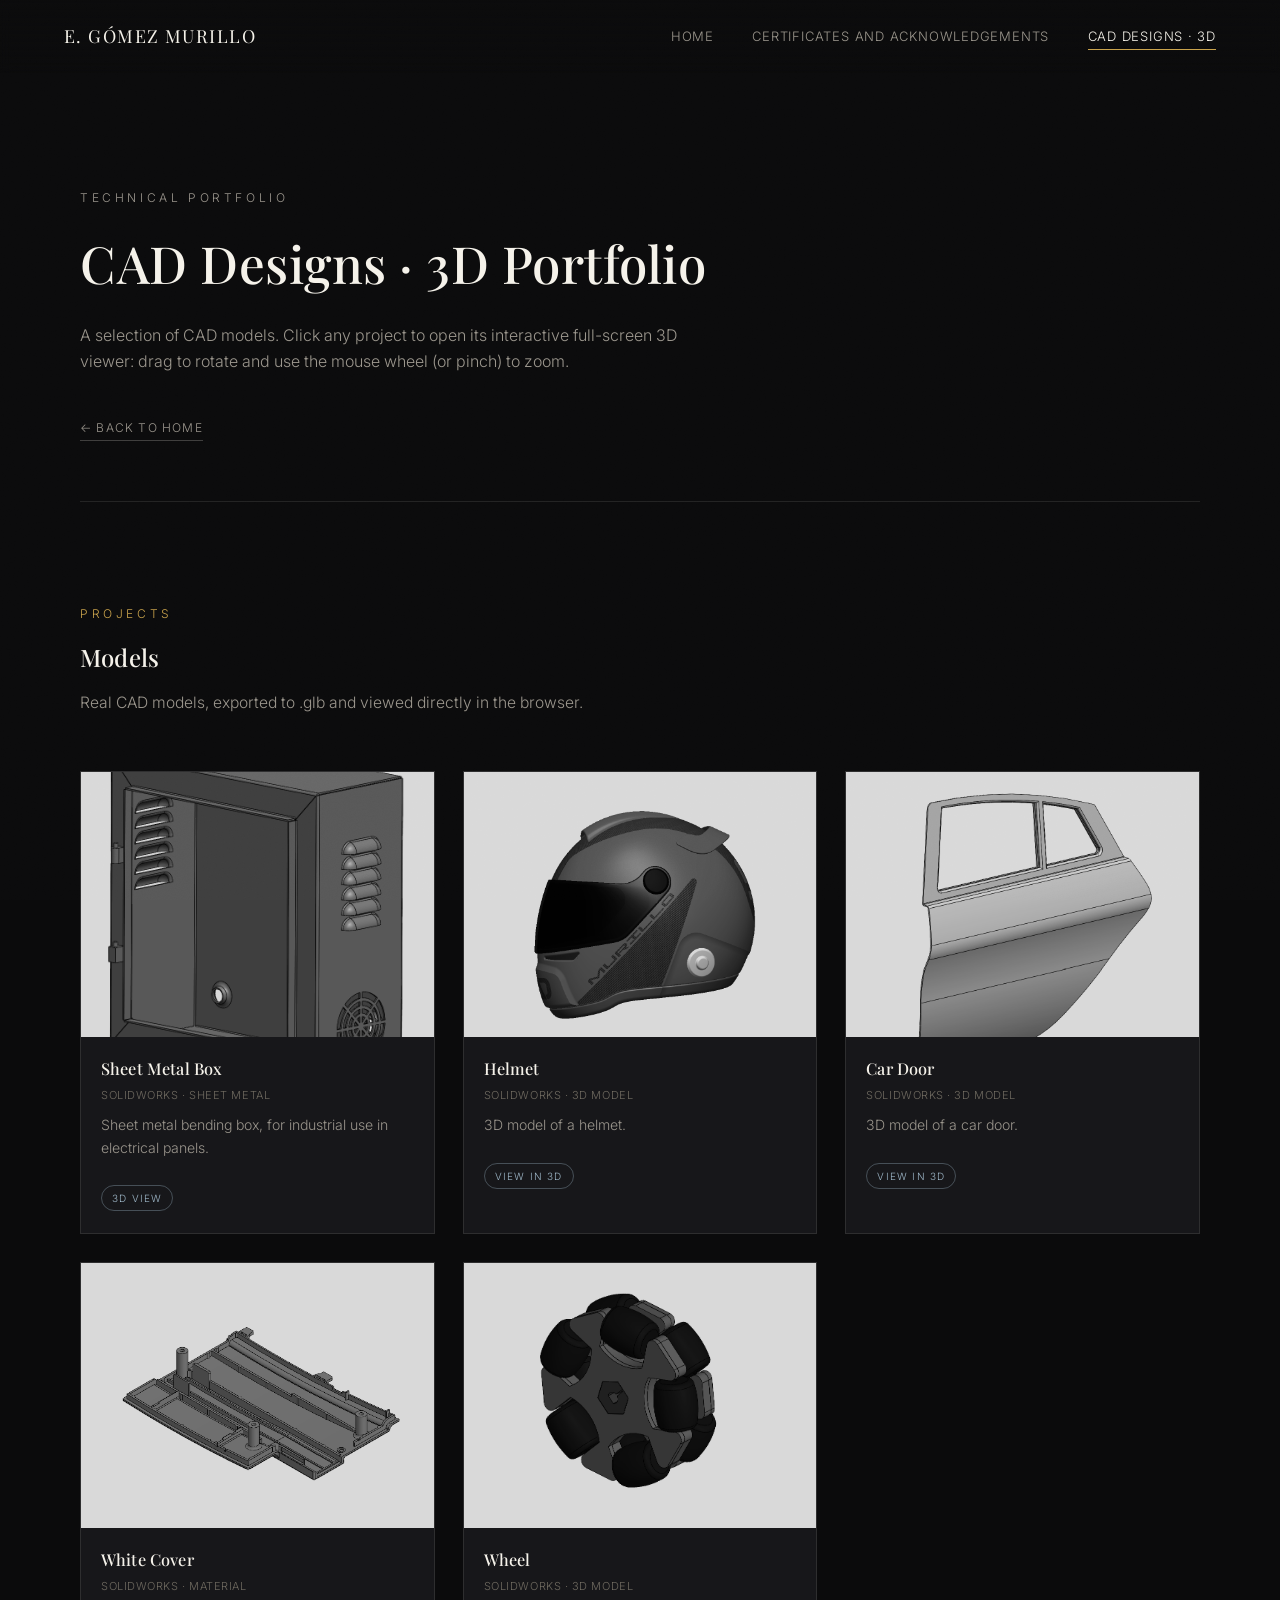
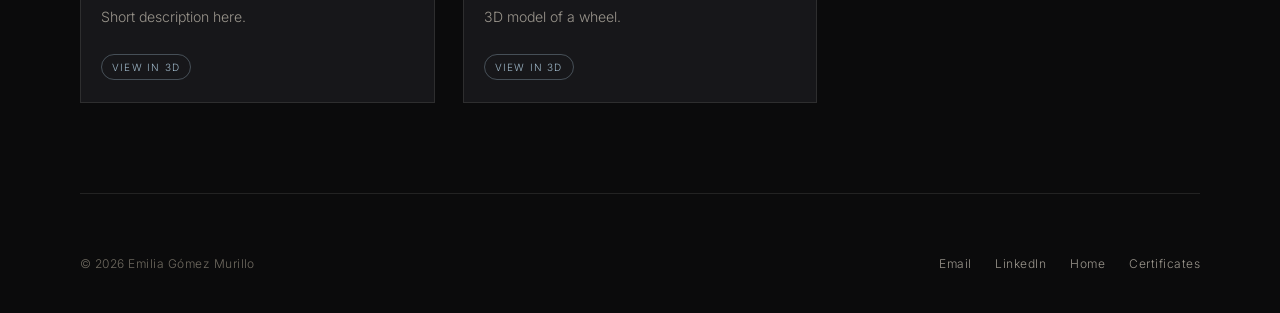
==== commit 29fb4033: "Add files via upload" ====
--- a/cad.html
+++ b/cad.html
@@ -15,7 +15,7 @@
   <a class="nav-brand" href="index.html">E. Gómez Murillo</a>
   <ul class="nav-links">
     <li><a href="index.html">Home</a></li>
-    <li><a href="certificados.html">Certificates &amp; Recognitions</a></li>
+    <li><a href="certificados.html">Certificates and Acknowledgements</a></li>
     <li><a href="cad.html" class="active">CAD Designs · 3D</a></li>
   </ul>
   <button class="nav-toggle" aria-label="Open menu">☰</button>
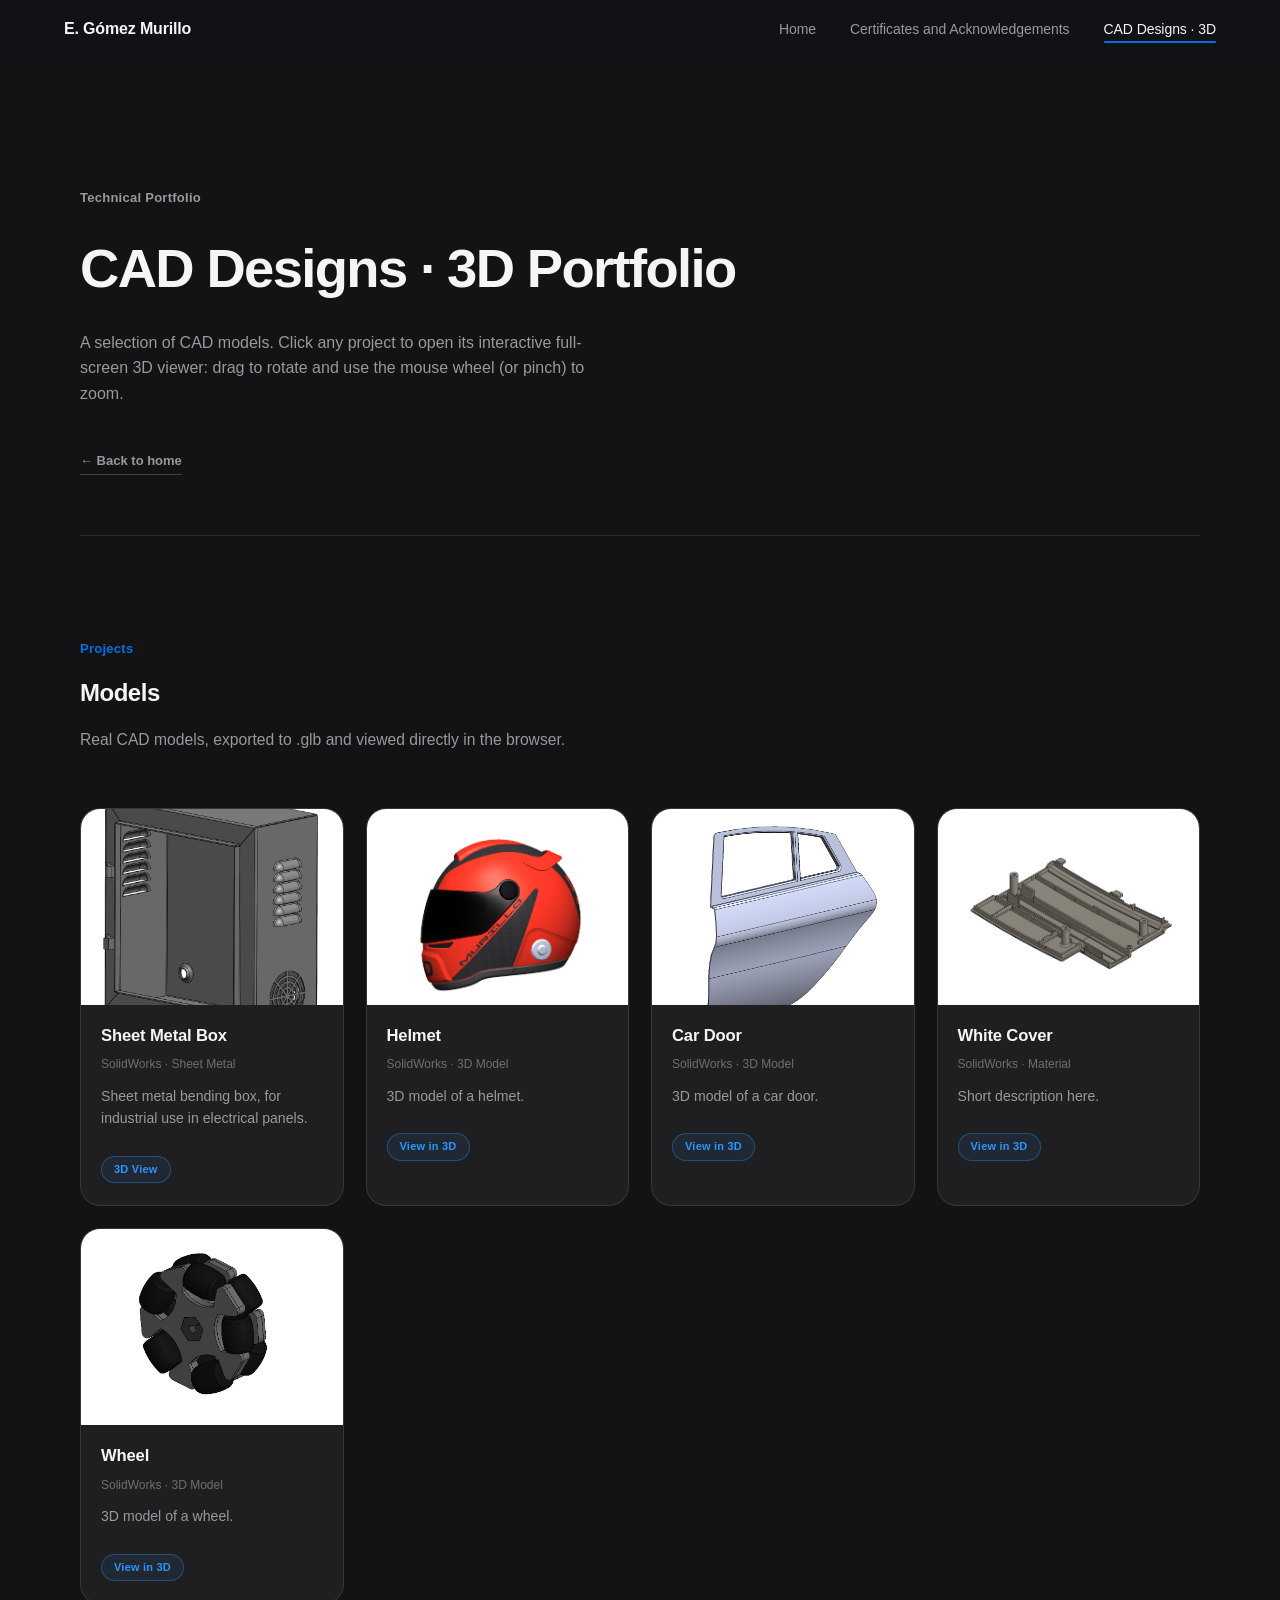
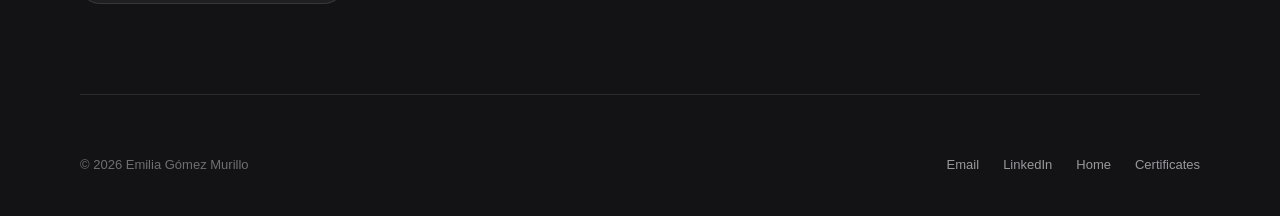
==== commit 80dc9b90: "Add files via upload" ====
--- a/cad.html
+++ b/cad.html
@@ -5,7 +5,7 @@
 <meta name="viewport" content="width=device-width, initial-scale=1.0, viewport-fit=cover" />
 <title>CAD Designs · 3D Portfolio — Emilia Gómez Murillo</title>
 <link rel="preconnect" href="https://fonts.googleapis.com" />
-<link rel="stylesheet" href="css/style.css" />
+<link rel="stylesheet" href="css/style.css?v=2" />
 </head>
 <body>
 
--- a/css/style.css
+++ b/css/style.css
@@ -1,22 +1,26 @@
 /* ============================================================
-   Portafolio — estética cinematográfica oscura (estilo Obsidian)
+   Portafolio — minimalist / Apple-inspired dark UI
    ============================================================ */
 
-@import url('https://fonts.googleapis.com/css2?family=Playfair+Display:ital,wght@0,400;0,500;0,600;1,400&family=Inter:wght@300;400;500;600&display=swap');
-
 :root{
-  --bg: #0b0b0c;
-  --bg-alt: #131315;
-  --bg-card: #17171a;
-  --fg: #f5f2ea;
-  --muted: #9a958c;
-  --muted-2: #6f6a60;
-  --accent: #c9a24b;
-  --accent-2: #9fb8c9;
-  --border: rgba(245,242,234,0.10);
-  --border-strong: rgba(245,242,234,0.22);
-  --shadow: 0 30px 60px -20px rgba(0,0,0,0.6);
+  --bg: #131316;
+  --bg-alt: #1a1a1e;
+  --bg-card: #1e1e22;
+  --glass: rgba(255,255,255,0.055);
+  --glass-strong: rgba(255,255,255,0.09);
+  --fg: #f5f5f7;
+  --muted: #98989d;
+  --muted-2: #6e6e73;
+  --accent: #0071e3;
+  --accent-2: #2997ff;
+  --border: rgba(255,255,255,0.10);
+  --border-strong: rgba(255,255,255,0.20);
+  --shadow: 0 30px 60px -24px rgba(0,0,0,0.55);
+  --radius-lg: 20px;
+  --radius-md: 14px;
+  --radius-sm: 10px;
   --ease: cubic-bezier(.22,.61,.36,1);
+  --font: -apple-system, BlinkMacSystemFont, "SF Pro Display", "SF Pro Text", "Helvetica Neue", Helvetica, Arial, sans-serif;
 }
 
 *{ box-sizing: border-box; }
@@ -26,17 +30,17 @@
   margin:0;
   background: var(--bg);
   color: var(--fg);
-  font-family: 'Inter', Helvetica, Arial, sans-serif;
-  font-weight: 300;
+  font-family: var(--font);
+  font-weight: 400;
   line-height: 1.6;
   -webkit-font-smoothing: antialiased;
   overflow-x: hidden;
 }
 
 h1,h2,h3,h4{
-  font-family: 'Playfair Display', Georgia, serif;
-  font-weight: 500;
-  letter-spacing: 0.01em;
+  font-family: var(--font);
+  font-weight: 700;
+  letter-spacing: -0.02em;
   margin: 0;
 }
 
@@ -49,18 +53,10 @@
   margin: 0 auto;
 }
 
-/* ---------- film grain overlay ---------- */
-.grain{
-  position: fixed;
-  inset: 0;
-  z-index: 999;
-  pointer-events: none;
-  opacity: 0.05;
-  mix-blend-mode: overlay;
-}
-.grain svg{ width:100%; height:100%; }
-
-/* ---------- nav ---------- */
+/* ---------- film grain overlay (disabled — clean flat surfaces) ---------- */
+.grain{ display: none; }
+
+/* ---------- nav (frosted glass) ---------- */
 .site-nav{
   position: fixed;
   top: 0; left: 0; right: 0;
@@ -68,28 +64,30 @@
   display:flex;
   align-items:center;
   justify-content: space-between;
-  padding: 22px clamp(20px, 5vw, 64px);
-  background: linear-gradient(to bottom, rgba(11,11,12,0.85), rgba(11,11,12,0));
-  backdrop-filter: blur(6px);
-  transition: transform .4s var(--ease), background .4s var(--ease);
+  padding: 16px clamp(20px, 5vw, 64px);
+  background: rgba(19,19,22,0.55);
+  backdrop-filter: blur(20px) saturate(180%);
+  -webkit-backdrop-filter: blur(20px) saturate(180%);
+  border-bottom: 1px solid transparent;
+  transition: transform .4s var(--ease), background .4s var(--ease), border-color .4s var(--ease);
 }
 .site-nav.nav-hidden{ transform: translateY(-100%); }
-.site-nav.nav-solid{ background: rgba(11,11,12,0.92); border-bottom: 1px solid var(--border); }
+.site-nav.nav-solid{ background: rgba(19,19,22,0.78); border-bottom: 1px solid var(--border); }
 
 .nav-brand{
-  font-family: 'Playfair Display', serif;
-  font-size: 18px;
-  letter-spacing: 0.08em;
-  text-transform: uppercase;
+  font-family: var(--font);
+  font-size: 16px;
+  font-weight: 600;
+  letter-spacing: -0.01em;
 }
 .nav-links{
   display:flex;
-  gap: clamp(18px, 3vw, 40px);
+  gap: clamp(18px, 3vw, 34px);
   list-style:none;
   margin:0; padding:0;
-  font-size: 13px;
-  letter-spacing: 0.06em;
-  text-transform: uppercase;
+  font-size: 14px;
+  font-weight: 500;
+  letter-spacing: -0.005em;
 }
 .nav-links a{
   color: var(--muted);
@@ -101,14 +99,15 @@
 .nav-links a.active::after{
   content:'';
   position:absolute; left:0; right:0; bottom:-2px;
-  height:1px; background: var(--accent);
+  height:2px; border-radius: 2px; background: var(--accent);
 }
 .nav-toggle{ display:none; background:none; border:none; color:var(--fg); font-size:22px; cursor:pointer; }
 
 @media (max-width: 720px){
   .nav-links{
     position: fixed; inset: 0 0 0 auto; width: 78vw; height:100vh;
-    background: var(--bg-alt); flex-direction: column; justify-content:center;
+    background: rgba(26,26,30,0.75); backdrop-filter: blur(24px) saturate(180%); -webkit-backdrop-filter: blur(24px) saturate(180%);
+    flex-direction: column; justify-content:center;
     padding: 40px; transform: translateX(100%); transition: transform .45s var(--ease);
     border-left: 1px solid var(--border);
   }
@@ -119,11 +118,11 @@
 /* ---------- reveal on scroll ---------- */
 .reveal{
   opacity: 0;
-  transform: translateY(28px);
-  transition: opacity .9s var(--ease), transform .9s var(--ease);
+  transform: translateY(24px);
+  transition: opacity .8s var(--ease), transform .8s var(--ease);
 }
 .reveal.in-view{ opacity: 1; transform: translateY(0); }
-.reveal-stagger > *{ transition-delay: calc(var(--i, 0) * 90ms); }
+.reveal-stagger > *{ transition-delay: calc(var(--i, 0) * 80ms); }
 
 /* ---------- hero ---------- */
 .hero{
@@ -136,20 +135,23 @@
 }
 .hero-eyebrow{
   color: var(--accent);
-  font-size: 12px;
-  letter-spacing: 0.3em;
-  text-transform: uppercase;
+  font-size: 13px;
+  font-weight: 600;
+  letter-spacing: 0.02em;
   margin-bottom: 18px;
 }
 .hero h1{
-  font-size: clamp(2.6rem, 7vw, 5.2rem);
-  line-height: 1.05;
-  max-width: 16ch;
-}
-.hero h1 em{ color: var(--accent); font-style: italic; }
+  font-size: clamp(2.8rem, 8vw, 6rem);
+  font-weight: 700;
+  letter-spacing: -0.03em;
+  line-height: 1.03;
+  max-width: 17ch;
+}
+.hero h1 em{ color: var(--accent); font-style: normal; }
 .hero-role{
   margin-top: 18px;
   font-size: clamp(1rem, 1.6vw, 1.25rem);
+  font-weight: 500;
   color: var(--muted);
   max-width: 46ch;
 }
@@ -165,7 +167,7 @@
   display:flex;
   flex-wrap: wrap;
   gap: 14px 30px;
-  font-size: 13px;
+  font-size: 14px;
   color: var(--muted);
 }
 .hero-contact a, .hero-contact span{
@@ -176,10 +178,10 @@
 .hero-contact a:hover{ color: var(--fg); border-color: var(--accent); }
 .hero-scroll{
   position:absolute; bottom: 40px; left: 50%; transform: translateX(-50%);
-  font-size: 11px; letter-spacing: 0.2em; color: var(--muted-2); text-transform:uppercase;
+  font-size: 12px; font-weight: 500; letter-spacing: 0.04em; color: var(--muted-2);
   display:flex; flex-direction:column; align-items:center; gap:10px;
 }
-.hero-scroll .line{ width:1px; height:36px; background: var(--border-strong); position:relative; overflow:hidden; }
+.hero-scroll .line{ width:2px; border-radius: 2px; height:36px; background: var(--border-strong); position:relative; overflow:hidden; }
 .hero-scroll .line::after{
   content:''; position:absolute; top:-100%; left:0; width:100%; height:100%;
   background: var(--accent); animation: scrollLine 2.2s infinite ease-in-out;
@@ -190,34 +192,44 @@
 .section{ padding: 120px 0; border-top: 1px solid var(--border); }
 .section-head{ margin-bottom: 56px; max-width: 60ch; }
 .section-eyebrow{
-  color: var(--accent); font-size: 12px; letter-spacing: 0.3em; text-transform: uppercase; margin-bottom: 14px;
-}
-.section h2{ font-size: clamp(1.8rem, 4vw, 2.6rem); }
+  color: var(--accent); font-size: 13px; font-weight: 600; letter-spacing: 0.02em; margin-bottom: 14px;
+}
+.section h2{ font-size: clamp(1.9rem, 4vw, 2.8rem); letter-spacing: -0.025em; }
 .section-sub{ margin-top: 14px; color: var(--muted); font-size: 0.98rem; }
 
 /* ---------- career stats ---------- */
 .stats-grid{
   display:grid;
   grid-template-columns: repeat(auto-fit, minmax(160px, 1fr));
-  gap: 32px;
+  gap: 20px;
   margin-top: 48px;
 }
-.stat{ border-left: 1px solid var(--border-strong); padding-left: 18px; }
+.stat{
+  padding: 22px 22px 20px;
+  background: var(--glass);
+  backdrop-filter: blur(16px);
+  -webkit-backdrop-filter: blur(16px);
+  border: 1px solid var(--border);
+  border-radius: var(--radius-md);
+}
 .stat b{
-  display:block; font-family:'Playfair Display', serif; font-size: clamp(2rem,4vw,2.6rem); color: var(--fg); font-weight:500;
-}
-.stat span{ font-size: 12px; letter-spacing:0.08em; text-transform:uppercase; color: var(--muted); }
+  display:block; font-family: var(--font); font-size: clamp(2rem,4vw,2.6rem); color: var(--fg); font-weight:700; letter-spacing:-0.03em;
+}
+.stat span{ font-size: 12px; font-weight: 500; letter-spacing:0.02em; color: var(--muted); }
 
 .skills-tags{ display:flex; flex-wrap:wrap; gap:10px; margin-top: 36px; }
 .skills-tags span{
-  padding: 8px 16px; font-size: 12px; letter-spacing:0.04em; text-transform:uppercase;
+  padding: 8px 16px; font-size: 13px; font-weight: 500;
+  background: var(--glass);
+  backdrop-filter: blur(12px);
+  -webkit-backdrop-filter: blur(12px);
   border: 1px solid var(--border-strong); border-radius: 999px; color: var(--muted);
 }
 
 /* ---------- timeline ---------- */
 .timeline{ position:relative; margin-top: 20px; }
 .timeline::before{
-  content:''; position:absolute; left: 10px; top:0; bottom:0; width:1px; background: var(--border-strong);
+  content:''; position:absolute; left: 10px; top:0; bottom:0; width:2px; border-radius:2px; background: var(--border-strong);
 }
 .timeline-item{
   position:relative; padding: 0 0 56px 46px;
@@ -228,34 +240,37 @@
   background: var(--bg); border: 2px solid var(--accent);
 }
 .timeline-year{
-  font-family:'Playfair Display', serif; color: var(--accent); font-size: 14px; letter-spacing:0.08em; margin-bottom:6px;
-}
-.timeline-item h3{ font-size: clamp(1.15rem, 2vw, 1.5rem); }
-.timeline-item .role-co{ color: var(--muted); font-size: 13px; margin-top: 4px; text-transform:uppercase; letter-spacing:0.05em; }
+  font-family: var(--font); color: var(--accent); font-size: 14px; font-weight: 600; letter-spacing:0.01em; margin-bottom:6px;
+}
+.timeline-item h3{ font-size: clamp(1.15rem, 2vw, 1.5rem); letter-spacing: -0.015em; }
+.timeline-item .role-co{ color: var(--muted); font-size: 13px; font-weight: 500; margin-top: 4px; }
 .timeline-item p{ margin-top: 12px; color: var(--muted); max-width: 62ch; font-size: 0.95rem; }
 
 /* ---------- CTA buttons (home) ---------- */
 .cta-grid{
   display:grid;
   grid-template-columns: repeat(auto-fit, minmax(280px, 1fr));
-  gap: 24px;
+  gap: 20px;
   margin-top: 20px;
 }
 .cta-card{
   position: relative;
-  padding: 44px 32px;
-  border: 1px solid var(--border-strong);
-  background: linear-gradient(160deg, var(--bg-card), var(--bg-alt));
+  padding: 40px 30px;
+  border: 1px solid var(--border);
+  border-radius: var(--radius-lg);
+  background: var(--glass);
+  backdrop-filter: blur(20px) saturate(180%);
+  -webkit-backdrop-filter: blur(20px) saturate(180%);
   overflow:hidden;
-  transition: transform .5s var(--ease), border-color .5s var(--ease);
-}
-.cta-card:hover{ transform: translateY(-6px); border-color: var(--accent); }
-.cta-card .num{ font-family:'Playfair Display', serif; color: var(--muted-2); font-size: 13px; letter-spacing:0.1em; }
-.cta-card h3{ margin-top: 18px; font-size: clamp(1.3rem, 2.4vw, 1.7rem); }
-.cta-card p{ margin-top: 12px; color: var(--muted); font-size: 0.92rem; max-width: 40ch; }
+  transition: transform .45s var(--ease), border-color .45s var(--ease), background .45s var(--ease);
+}
+.cta-card:hover{ transform: translateY(-6px); border-color: var(--accent); background: var(--glass-strong); }
+.cta-card .num{ font-family: var(--font); color: var(--muted-2); font-size: 13px; font-weight: 600; letter-spacing:0.02em; }
+.cta-card h3{ margin-top: 18px; font-size: clamp(1.3rem, 2.4vw, 1.7rem); letter-spacing: -0.02em; }
+.cta-card p{ margin-top: 12px; color: var(--muted); font-size: 0.94rem; max-width: 40ch; }
 .cta-card .go{
-  margin-top: 28px; display:inline-flex; align-items:center; gap:10px;
-  font-size: 12px; letter-spacing:0.15em; text-transform:uppercase; color: var(--accent);
+  margin-top: 28px; display:inline-flex; align-items:center; gap:8px;
+  font-size: 13px; font-weight: 600; color: var(--accent);
 }
 .cta-card .go svg{ transition: transform .4s var(--ease); }
 .cta-card:hover .go svg{ transform: translateX(6px); }
@@ -265,10 +280,10 @@
   padding: 60px 0 40px;
   border-top: 1px solid var(--border);
   display:flex; flex-wrap:wrap; gap:20px; justify-content:space-between; align-items:center;
-  color: var(--muted-2); font-size: 12px; letter-spacing:0.04em;
+  color: var(--muted-2); font-size: 13px;
 }
 .footer-links{ display:flex; gap: 24px; }
-.footer-links a{ color: var(--muted); transition: color .3s; }
+.footer-links a{ color: var(--muted); font-weight: 500; transition: color .3s; }
 .footer-links a:hover{ color: var(--accent); }
 
 /* ---------- page header (sub pages) ---------- */
@@ -277,11 +292,11 @@
   border-bottom: 1px solid var(--border);
 }
 .page-header .section-eyebrow{ margin-bottom: 16px; }
-.page-header h1{ font-size: clamp(2.1rem, 5vw, 3.2rem); max-width: 22ch; }
+.page-header h1{ font-size: clamp(2.2rem, 5vw, 3.4rem); letter-spacing: -0.03em; max-width: 22ch; }
 .page-header p{ margin-top: 18px; color: var(--muted); max-width: 60ch; }
 .back-link{
   display:inline-flex; align-items:center; gap:8px; margin-top: 28px;
-  font-size: 12px; letter-spacing:0.1em; text-transform:uppercase; color: var(--muted);
+  font-size: 13px; font-weight: 600; color: var(--muted);
   border-bottom: 1px solid var(--border-strong); padding-bottom: 3px; transition: color .3s, border-color .3s;
 }
 .back-link:hover{ color: var(--accent); border-color: var(--accent); }
@@ -292,16 +307,20 @@
 .gallery-grid{
   display:grid;
   grid-template-columns: repeat(auto-fill, minmax(260px, 1fr));
-  gap: 28px;
+  gap: 22px;
   margin-top: 44px;
 }
 .gcard{
   cursor:pointer;
-  background: var(--bg-card);
+  background: var(--glass);
+  backdrop-filter: blur(16px);
+  -webkit-backdrop-filter: blur(16px);
   border: 1px solid var(--border);
-  transition: border-color .4s var(--ease), transform .4s var(--ease);
-}
-.gcard:hover{ border-color: var(--border-strong); transform: translateY(-4px); }
+  border-radius: var(--radius-lg);
+  overflow: hidden;
+  transition: border-color .4s var(--ease), transform .4s var(--ease), background .4s var(--ease);
+}
+.gcard:hover{ border-color: var(--border-strong); background: var(--glass-strong); transform: translateY(-4px); }
 .gcard .thumb{
   aspect-ratio: 4/3;
   overflow:hidden;
@@ -310,35 +329,38 @@
 }
 .gcard .thumb img{
   width:100%; height:100%; object-fit: cover;
-  filter: grayscale(1) brightness(0.85);
-  transform: scale(1.02);
-  transition: filter .6s var(--ease), transform .6s var(--ease);
-}
-.gcard:hover .thumb img{ filter: grayscale(0) brightness(1); transform: scale(1.06); }
+  transform: scale(1.0);
+  transition: transform .6s var(--ease);
+}
+.gcard:hover .thumb img{ transform: scale(1.05); }
 .gcard .thumb .zoom-hint{
   position:absolute; right: 14px; bottom: 14px;
-  width: 32px; height: 32px; border-radius: 50%;
-  background: rgba(11,11,12,0.7); border: 1px solid var(--border-strong);
+  width: 34px; height: 34px; border-radius: 50%;
+  background: rgba(19,19,22,0.55);
+  backdrop-filter: blur(10px);
+  -webkit-backdrop-filter: blur(10px);
+  border: 1px solid var(--border-strong);
   display:flex; align-items:center; justify-content:center;
   opacity:0; transform: translateY(6px);
   transition: opacity .35s var(--ease), transform .35s var(--ease);
 }
 .gcard:hover .thumb .zoom-hint{ opacity:1; transform: translateY(0); }
 .gcard .body{ padding: 18px 20px 22px; }
-.gcard h4{ font-size: 1.02rem; font-weight: 500; }
-.gcard .meta{ margin-top: 6px; font-size: 11px; letter-spacing:0.05em; text-transform:uppercase; color: var(--muted-2); }
+.gcard h4{ font-size: 1.04rem; font-weight: 600; letter-spacing: -0.01em; }
+.gcard .meta{ margin-top: 6px; font-size: 12px; font-weight: 500; color: var(--muted-2); }
 .gcard .desc{ margin-top: 10px; font-size: 0.88rem; color: var(--muted); }
 .gcard .cad-tag{
-  display:inline-block; margin-top:12px; font-size: 10px; letter-spacing:0.12em; text-transform:uppercase;
-  color: var(--accent-2); border: 1px solid rgba(159,184,201,0.35); padding: 4px 10px; border-radius: 999px;
-}
-
-/* ---------- lightbox (imagenes) ---------- */
+  display:inline-block; margin-top:12px; font-size: 11px; font-weight: 600; letter-spacing:0.02em;
+  color: var(--accent-2); border: 1px solid rgba(41,151,255,0.35); background: rgba(41,151,255,0.08); padding: 4px 12px; border-radius: 999px;
+}
+
+/* ---------- lightbox (imagenes, frosted glass) ---------- */
 .lightbox{
   position: fixed; inset:0; z-index: 800;
   display:flex; align-items:center; justify-content:center;
-  background: rgba(6,6,7,0.92);
-  backdrop-filter: blur(4px);
+  background: rgba(10,10,12,0.6);
+  backdrop-filter: blur(30px) saturate(180%);
+  -webkit-backdrop-filter: blur(30px) saturate(180%);
   opacity:0; pointer-events:none;
   transition: opacity .35s var(--ease);
   padding: 40px 20px;
@@ -346,28 +368,32 @@
 .lightbox.open{ opacity:1; pointer-events:auto; }
 .lightbox-inner{
   max-width: 880px; width:100%;
-  transform: scale(0.94); transition: transform .4s var(--ease);
+  transform: scale(0.96); transition: transform .4s var(--ease);
 }
 .lightbox.open .lightbox-inner{ transform: scale(1); }
-.lightbox-inner img{ width:100%; border: 1px solid var(--border-strong); background:#000; }
+.lightbox-inner img{ width:100%; border: 1px solid var(--border-strong); border-radius: var(--radius-md); background:#000; box-shadow: var(--shadow); }
 .lightbox-caption{ margin-top: 18px; text-align:center; }
-.lightbox-caption h4{ font-size: 1.1rem; }
+.lightbox-caption h4{ font-size: 1.1rem; letter-spacing: -0.01em; }
 .lightbox-caption p{ margin-top: 6px; color: var(--muted); font-size: 0.85rem; }
 .lightbox-close{
   position:absolute; top: 28px; right: clamp(20px,4vw,56px);
   width: 42px; height:42px; border-radius:50%;
-  border:1px solid var(--border-strong); background: rgba(255,255,255,0.03); color: var(--fg);
+  border:1px solid var(--border-strong); background: rgba(255,255,255,0.06);
+  backdrop-filter: blur(10px);
+  -webkit-backdrop-filter: blur(10px);
+  color: var(--fg);
   font-size: 20px; cursor:pointer; display:flex; align-items:center; justify-content:center;
-  transition: border-color .3s, transform .3s;
-}
-.lightbox-close:hover{ border-color: var(--accent); transform: rotate(90deg); }
-
-/* ---------- CAD 3D modal ---------- */
+  transition: border-color .3s, transform .3s, background .3s;
+}
+.lightbox-close:hover{ border-color: var(--accent); background: rgba(255,255,255,0.12); transform: rotate(90deg); }
+
+/* ---------- CAD 3D modal (legacy popup, kept in sync) ---------- */
 .cad-modal{
   position: fixed; inset:0; z-index: 800;
   display:flex; align-items:center; justify-content:center;
-  background: rgba(6,6,7,0.94);
-  backdrop-filter: blur(4px);
+  background: rgba(10,10,12,0.65);
+  backdrop-filter: blur(30px) saturate(180%);
+  -webkit-backdrop-filter: blur(30px) saturate(180%);
   opacity:0; pointer-events:none;
   transition: opacity .35s var(--ease);
   padding: 30px 20px;
@@ -376,58 +402,61 @@
 .cad-modal-inner{
   width: min(1000px, 100%); height: min(640px, 82vh);
   border: 1px solid var(--border-strong);
-  background: #0a0a0b;
+  border-radius: var(--radius-lg);
+  background: rgba(20,20,23,0.9);
+  backdrop-filter: blur(20px);
+  -webkit-backdrop-filter: blur(20px);
+  overflow: hidden;
   position: relative;
-  transform: scale(0.96); transition: transform .4s var(--ease);
+  transform: scale(0.97); transition: transform .4s var(--ease);
   display:flex; flex-direction:column;
 }
 .cad-modal.open .cad-modal-inner{ transform: scale(1); }
 .cad-canvas-wrap{ flex:1; position:relative; }
 .cad-canvas-wrap canvas{ width:100%!important; height:100%!important; display:block; }
 .cad-hint{
-  position:absolute; left: 18px; bottom: 14px; font-size: 11px; letter-spacing:0.06em;
-  color: var(--muted-2); text-transform:uppercase; display:flex; gap:8px; align-items:center;
+  position:absolute; left: 18px; bottom: 14px; font-size: 12px; font-weight: 500;
+  color: var(--muted-2); display:flex; gap:8px; align-items:center;
   pointer-events:none;
 }
 .cad-modal-footer{
   padding: 16px 22px; border-top:1px solid var(--border); display:flex; justify-content:space-between; align-items:center; gap: 16px;
 }
-.cad-modal-footer h4{ font-size: 1rem; }
+.cad-modal-footer h4{ font-size: 1rem; letter-spacing: -0.01em; }
 .cad-modal-footer p{ font-size: 0.82rem; color: var(--muted); margin-top: 4px; max-width: 56ch; }
 .cad-loading{
   position:absolute; inset:0; display:flex; align-items:center; justify-content:center;
-  font-size: 12px; letter-spacing:0.15em; text-transform:uppercase; color: var(--muted-2);
+  font-size: 13px; font-weight: 500; color: var(--muted-2);
 }
 
 /* ---------- visor 3D de página completa (visor3d.html) ---------- */
 .viewer-canvas-host{
   position: fixed; inset:0; z-index: 1;
-  background: radial-gradient(ellipse at 50% 40%, #17171a 0%, #0b0b0c 70%);
+  background: radial-gradient(ellipse at 50% 40%, #1e1e22 0%, #131316 70%);
 }
 .viewer-canvas-host canvas{ display:block; }
 
 .viewer-overlay{
   position: fixed; left:0; right:0; bottom:0; z-index: 400;
   padding: 32px clamp(20px, 5vw, 64px) 40px;
-  background: linear-gradient(to top, rgba(11,11,12,0.95), rgba(11,11,12,0));
+  background: linear-gradient(to top, rgba(13,13,16,0.9), rgba(13,13,16,0));
   pointer-events: none;
 }
 .viewer-overlay > *{ pointer-events: auto; }
-.viewer-overlay h1{ margin-top: 12px; font-size: clamp(1.4rem, 3vw, 2.1rem); }
+.viewer-overlay h1{ margin-top: 12px; font-size: clamp(1.5rem, 3vw, 2.3rem); letter-spacing: -0.025em; }
 .viewer-overlay p{ margin-top: 8px; color: var(--muted); max-width: 60ch; font-size: 0.92rem; }
 .viewer-hint{
-  display:inline-block; margin-top: 16px; font-size: 11px; letter-spacing:0.1em; text-transform:uppercase;
-  color: var(--muted-2);
+  display:inline-block; margin-top: 16px; font-size: 12px; font-weight: 500; color: var(--muted-2);
 }
 .viewer-loading{
   position: fixed; inset:0; z-index: 300;
   display:flex; align-items:center; justify-content:center;
-  font-size: 12px; letter-spacing:0.15em; text-transform:uppercase; color: var(--muted-2);
+  font-size: 13px; font-weight: 500; color: var(--muted-2);
   background: var(--bg);
   transition: opacity .4s var(--ease);
 }
 .viewer-loading.hidden{ opacity:0; pointer-events:none; }
-.viewer-loading.viewer-error{ color: #d98787; opacity:1; pointer-events:auto; background: rgba(11,11,12,0.92); }
+.viewer-loading.viewer-error{ color: #ff6b6b; opacity:1; pointer-events:auto; background: rgba(19,19,22,0.92); }
 
 /* ---------- misc ---------- */
 .split-two{
@@ -435,9 +464,9 @@
 }
 @media (max-width: 860px){ .split-two{ grid-template-columns: 1fr; } }
 
-::selection{ background: var(--accent); color: #0b0b0c; }
+::selection{ background: var(--accent); color: #fff; }
 
 .scrollbar-hide::-webkit-scrollbar{ width: 6px; }
 ::-webkit-scrollbar{ width: 8px; }
 ::-webkit-scrollbar-track{ background: var(--bg); }
-::-webkit-scrollbar-thumb{ background: var(--border-strong); }
+::-webkit-scrollbar-thumb{ background: var(--border-strong); border-radius: 4px; }
